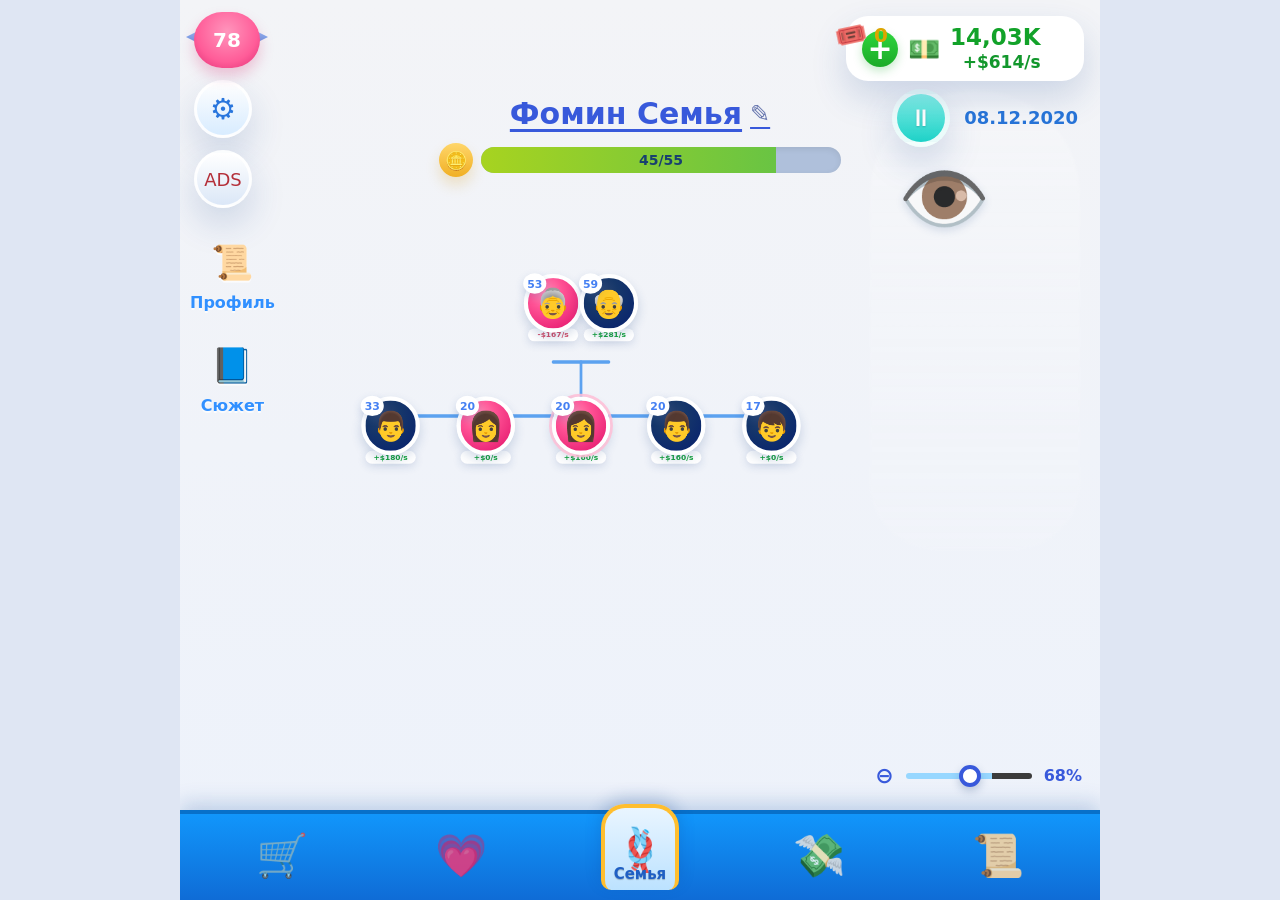
==== family-life/index.html @ 696a8a09 "Publish Family Life website" ====
<!doctype html><html lang="ru"><head><meta charset="utf-8"><meta name="viewport" content="width=device-width,initial-scale=1,viewport-fit=cover"><title>Family Life</title><style>html,body{margin:0;min-height:100%;background:#eef3fb;font-family:system-ui}.l{min-height:100vh;display:grid;place-items:center;color:#214d93;font-weight:800}</style></head><body><div class="l" id="l">Загрузка игры…</div><script>(async()=>{try{const b=atob('H4sIAKybb2oC/8V9a5PbxpXod/0KeCSHpEVSAPie0YyvX9k4iZNU5OyNS6WKQAKcgU0SvCQ40mQyVXps4uTasWNnNw/noXizd5Ns1VbJtmRNJFuu2vsHOH/Bf+DmJ9xzTj/Q3QA45EjOxrsaEOjH6dPn3ae7zz/hR714bxxYO/FwsHXqPP6xBt5oe3NtMlvDF4Hnw59hEHtWb8ebTIN4c20W9yvtNfF65A2DzbXdMLgyjibxmtWLRnEwgmJXQj/e2fSD3bAXVOhHORyFcegNKtOeNwg2nbKoVemH8WYv2g0m5dk0mNB3rwtFRpHRT7wTDINKLxpEE6Wr027Qqvs9LBuH8SDY+rI3DAd71tfDfmB9fu2fraOfHt2Y355/ZrnWd148f44VOnV+Gu/h3/VJFMX7pyyrUukOZsH6abffcv3uhnxT8b3Ja+unnaDR7jaU19OoH6+frnvtft9mr8feKBisn+43+t1+n73qeRMf3tD/2Js4uArVnFbNafA3w1kcQKFmr93w2uzV9iQIRlCq2W3W+atxOAIo+nbT6bTYm71gMIiuYOu9bo0DPN3xfHhnW05zfNWqNeCfyXbXK9accqtVdhp2ueq0S6zsIBzBcOu9jh1AiwenntrvRlcr0/D74Wh7vRtNfJgMeHNwCimj3I38vf2hN9kOR+v2xtjzfSxmb3S93mvbk2g2giH4/aDZr23QDK3vepMiG25pow+TVenTvKy/CPM2KU/3pnEwrMzCcsUbjweATnpRvhBsRwHMU/nbUTeKo/LUG00rQBZhfwNJpI8j3gl9Pxht7ATh9k687tj2kwenurM4jkZAZONZvI/drYejHagWi0/7vdlkCmCNoxAB2GAD1AcwikaBMrQ4mvV2Kl4vDqPR+tAbhePZwMMfG5UrQfe1MK7E3riyA1AMEBJGmevxBEAeexMgzoNTVRjc/jiahtTGJMD6u8EGcQRBroxid2dj6F1l3LLece3x1Q2Bb8ubxZEKKc6dNwE68fwQOio6bdsPtsun+7V+vd+y7CfLpwO/7/a7FnZSMnEHgHW3gfG2Z5MgAc/rTqMBEOPGhEAiCOJovN7BBwaW6+Azh7nexB+cUhCS2XTdwQIW+7cl/lkCcqJSt9Eoi/+v1huljLdAvTCasdcL4711KLPRDwcwnevAkpOiM75agqEBzJVB0I8zRoav1506H5jjwoMfTscDb2+9PwiubuA/FT+cBGzSYUZnw9HGtsfLfr8Sjvzg6noDehkEu8Gg0vX87WCfIafZTHDTwOf0xGudeUA2o0oIZD9d7wVEla/OpnHY36tw6SZeE/9cYS13bJtzGMoV9gmYNmDzpWAaMQzyVmK6F056g8DyYqthPwmyAWik3+80uj3LxqdGr9O2mi689QO316pxytGn123TjF9NBE0bp7su5IzrNMvNetlxYarcdklH03o36EeToKy98/owwH0x3rW1jfSk0VQ1JQ067QTN9LyAuk532iCLu+XTTbfd9FslOYMVJxO2fSKQCrbaG4RjEOnQ4Tga7G1HoyIiBHBFf/Cfso2YNAfJBsRYKKchW7TSoEYI0dDKNPRBvdEscYpqKENttFPMBtUlRW1PQn8DnkDfahS1jNAI8D+Y93bQ6/dL6vwyIc5+lFRa6+DAGBW6nVbT94VArQEpwLyFvpVm3o4xyup06A0GlUng7ydN05Typrt1t1/rLDUG+h+MoRu0+i3sh6mbCloxMB85ogAxSCIOyYskN1DBkMlwYNngu8UKTvEGqrEK8avAqyCk+sYwHHGhXbOBBZOu0WrZPyHHo8hBRCR4qdniZ1oQ1NqNDtgsBKUf9KIJqal1QFgwQYyxL/JnJer3wZpbb6jQBn4YK9Pg1pNpaDZbDS+AosEomGzvVa5MvDG3BSrZcnTlgSaN90BBc/Kv1RPyp+cvhvz7frPpwV/b67v10nHizWna5RqKt7rKEI42hq43EUNoMj0u9HqjvntFDMltptVnXZdnp71+z4aZTWsS0xpSoA5HMLmWbcGsWE0Bul3G/6o2CWUOJujOQR5n2MQXYB5FYD0N4YHB33afXITTDkOp1/[base64]/WfPLp52u54E9pxNwXSfgRtlp1cv1DojGZinbRE3psBYgiDSSsOck+UxjgM5Aj/wYjvrR/kkJVeuvaruy1V0P/[base64]/FUA3gU+Vn2n2LKpd27fDMQWsUGFQnbMWwQQrqIL4ri3K/Pm9e2os7p2Qj9rS6zU16MdAVqdQoG19qgqVVRW3d1UcuH0JQyHN/q46mCAx/sLxV0qjWetNz2k2BTdOv1loNBJ6dZazU9q1aHt3bT6TcDGQtR++gHJ+il32/3ui0e2nI7DRbwCkCENNuZvWCcdzfYj2YxBcbrac3ldJyy69TL1XZDVva2c12LSosLK3pQowSK5WYrQoJcgkdTzzRvwllotO1+zZTwpgLQ6ATVtSP1aaNZ7qC/i86uHDCzd8RKQAWJAynUEoyJri538VWJUDccJicjdHyMKc8NTglerVluwaTUHZDWTc1jcjItNQV8Mqalpdfw6jXvQPsOkCcF/GY9aLZFCwOvGwxMwfj9KBqysEiu7monqsHRgsnNjaXdJD3ckx4igQFToxnOLilX+jQFeg4m+954DEacN+oxRSBEqqvIoDQldjqdxbFW7vt3Wn6r30fG40/MssNYQxnlZ/l0rYv/5b7nKxacD1UEM/AVPUW/K/HObNjNGRT5hyLe4mayV7bfrggAge8ULXaU5TVy3pFTSDbo4A6j70OHo+2Ag/rYQcP1HCKtysjbPd5WkTGdHUE8S63RnHbAPcZgut1v9vymXBvg7rIAyW637F4nn6ilI2ZGBKdjFG0ewZBYTq5gei4ylDkg6eNKD9RplVsdkFcuzAIFnQAZippuKY5QKy1+0NGwXOnTqvzW7/tuo2lqyhMGPDNCeWI5q91OgLYAG1mWMJ+7mhZ2cGr5sWEOfNpvcgy/iVEu716oQ9UkWYJCgk6/gWH4bi9w2VKCSbD9fjdwhXlU4VTLJkiC7Lp1r9OSeHEyZj2xZpwa8V4dR+CmR8DwyLHWUpxyALRXV3HIouFoKMOsLghSqnYIAtCukZp0a+VqA/wLVTOsQBZCG9SSxXWnqUJUne4YkQFy9kegjLjmDUfFJnJDma/cHT9dtTYu3cDfRjPo9c3FvnpT9WDIhsR/3FQkk7im0VD4EK0lBxRzrV5KE7yAG0Y8Am2kCrkg6IOEMeCo1TPhcIy1SDXs3TbD3kTbrFdKADnpugynnlbX91PBCMVdFvkWQBO1hmqb1NwMTuVRHGEdsEWk8SQC3Qjm6SCaBuXqMPLB4qUf+TaGqy5s80VpRcs03S9sDaXLl9/agd9vl47zPmxgl7a5hFLXIj2NZrudYeEIrCCs+xrg+E8FwB6jr1ZhcREwKpvUe58bUUjR6mRPY2+CQZ1uuF3xdj34le95qwEO9mN1VGbGKVTV3lYlpQ/I1VHJVJOkbhB6rRrg0uUWejKMkzpNuF7OnaZup2XVMZPE92xfcZqUTk7i/fn1VqtB3l+71mvVrRq+tbtuv+HrXWznE3pFBoJohT3xMxpmCsbxNpWYA7vhd1w18NjO4NTVvW65dlhvlFt1piYcCqAJUtY8Kraeai+5+OBkrQlnBzy5l3OqCiQfTyuDcBob/CPXbwRgaiR6EYuRBQYsxkIVEq4MmHNMlHqnWe+YsUgdEKsrvLGaXXcbfeUrxqm0dBDdqzRs29O9PgipZkYATmnPCuXAu4Oo95oWaTreBarbQNg2Rjo6PberzrWSRcdmOhUozcExYFcKMUQ3+WrCXOrX/EZd7QVh3jccf33Zo2YWt6q6Y8vGfQxt6YpLkWiuX/PSIFlVynUUM9loNVutwFwPwkCwP8sh0BTBtxMqajQaSocxiAxdyS9IQJAqWHAfhg69bmWMC+Q8QKd6D2kys9HwaIqJMWXMkuvadb/t++qaUy3pSFlKQX6xA091v2wFYOuslQDPx8UCUizMPo2jyR7DLwZr+JjQemy0d3fKdYxJlYy4Mre++EJTmmg9iTbWOo5u/5gFcW2dt85lZcYSuZSgtTYFfGquSGNI+gLxoBOuZI16v+MYdFozALUoDSm7gZbX7nl+iuQUchGrbmhaTmddZl2KCe01ei3fWOlLNZaOPvPoWputFzCp7Ae9cAq6kDKaVl4h1G1L2RbMeri/avgJkNrzsha2tWYtDKKFwqrixqjCRM2TrUVmryvXM/kkFUDMtUT5mmEu/F+gObWg0y/KvJJdUjqOkYKg6wmnkUGeOWq86Tl9VzAbi6fYFg8/9nYi3ArAVvXTsqOpFkpCNqRvlXWktuYJNhMn0AzkLBXN6rebfZeiWX2/UdKNcUMI2RbgsNHyWht6YDWDCZJBrPMYSsZa0ivFOgpZ3YtW+9EaqtJ+gP0lxtR0g3anDg59q9dqeqXMgbj1Tr2h5hBzo3A2BXnmTePjciVbx+RKikiG20iFSly7XOugZ1zt1DWEp9ZJs/Li8oxxvt5m8rn0kpwGJuy1XJGSrA5Wj6qQ6D849T+GATCaVUzS9mhFs4TbRLTkTjM9BT4nmVjcJ7f5hyQrSkkyaKtKsC0incJxUOqx/BI90ehATz4xQ1kIDMt2mig+q8htMlMXoXQqc8RY0adCSoZjgp66u3uFdSgXzGk93K3LppPIi+5i0edcgeTwAopkME3QRDq0ZG9qkCDXoKaiiuOvrbhq7ZDVvqCdg1Pnz/HtROfP8W1TWAf++OGu1Rt40+nmmjcer1mhzx62oH31o9yOsbZ1/hy8N7+rNMtaYY+itFFcbIGgfvRPSq762larLXuDUmynjOwySdRmPU6DOAY6nT4bj9YsbxJ6bC1sc23+u/nto+tHN46uzR/O/zq/Pz9c2/r8vV//v8O3z59jbabBUFq3ZBr42tYzz19Ixp85NC2vO2N8Cn8CdjD6S8Cz19+gt/N/Azg/mR/OP7Xm78/vzj85evMIQMWyWwYSlORohoRJgC2zPWYGFm7N7wIG7kK7n8C/n0IfHwJebhy9Cdj47VsSFSrGFbiV3Go+qszvmB69tvW3W//xa6WdzJLAorKhzAK49MYGxV58GX9vac1m1kMmVeu9jL+36o1zjcYSlUOcAde33NqOPgIFLYspQIpYdfaJ/zbXUtG7TFwyuSjIQ3tJGUiI4LduEf0yopBkxAo9ByoNqtvic95MSJmfMxEip5PLBd9H1to6uwCLSnIkAvnu3WPLYq6k0n1WEdIfDAZ68Y/0e8uplWvNrxkd6PVVBcQaYG94C2fP1Or1c1MTxuOm3UCSSItMplLnUam3GAT0My2jbgEv3pzfm98GbvzFx7pg0jsUqYOsOfzFKNxuVh236tquvTytJtmCa5lCViT5sb56swnuG/wW0ztEDDrh85Q7nPqf/5b1iAW25rdQ9h79E8ieB0dv8g+67F3UL/nCx3T3K7W794/emn8M4u5GuqtsPIjcPmzqnevEWZmsLeyHDMGuJatxHQiv/lG8yWR0mbCWVHiWfirkON3d1srD76T0BfyBvT4bXd1cwzAP2IJWs2mvWeNJMA0mu8Ez03HQi7+Ne24219AYRSEKjawu2WQaiRi+Kp9kcgcQ8P/[base64]/nt+f2ja0dvMDPo//5ykdxVnAQNUm60/QxMqo9gEh6g4Ta/nat0lbXlPLWr+Acp1aj+Nmha+goWCwdpUD5DX1STU/vwwjB6NSTp9xcxbWbT20aDaKC7dSFhF4KmryVlAPEPAW7+uxBuAwF9/utrKbuGF3uR1z97xmnaqLjT9k1Kg6cse7nApA3nAr5Om5f55ovqfeUaMNr6wpqBIFV6Dpjomv8fMAOuEVXeQHNdFaNa+wrkL088tP6FyYRLGGukcY/eBksfPJ7V8LMyyEK33wUf6/r8UEqghUB/NeqmQP5XGPenRz+Cxq7l0ZPSwkvgXwaTvVQrvyPH5vDodfh7/wse+vt4dAfIjptH15cZ9AXyklMQ/3J+B8eMcB+98cVPF+DmBjmYd49+tAzU3wriDCQjgu+CwHv4KOAKt4iCFyxmse6cqzjLjOP38w+IU+4xRxZk7uH87jLjecGf9WgDshyVWNBbO1aU5PkG2YPERT7DZuULXyRp/y0xWbO+Swt6aftM06NkNJ9QiyrZPIoOvYAtPi4NmjLST6YqtXUtou6HIIQeAGneYRRhwcPd+V8x/kNi4W0LvpOpND9cIN2TVUgFm19P08gJJ0dEFJeen0V2iGjsZY6DP8CcfAB4ANlkAZndewT8aqt6uVpOWyNayzcDlMUjKzFQRG1hoQDIf86R//obhbVlGz2YJ26Qvc+8TVApIFSt+Xsw+dfw1fxBRut6mEaPVcscla7ruIG5PrqWBgCV29b8t9DV7fmdox9Dp9D/fZBTn1IQkmn3bC2XC4eSUOG0vUYtlV+fAYdiLrXTcY5sWb20/aMFxQ1CpHjE/F1r/hnZBj/itsFdS4ZhUQfdxenhjHlbmyALSnyAVjRIlpsgJA7xFbUFrx8Q+74BbcE7iml+iKiFwq8DasWMfyIq3GXYnn9SXTAYdf1PH8tz9GW6PNsL7j8/7U3Ccbx1qlgsWZtbFq7OFGbTAOZ2EvbiwgYKiF40msbWhZe/+e1n/uGF733thVesTavAg7qDsB9UZmFl1y1syKLPP/PK9166AKVw73YybefOWTXbIpkHwg4+Ow0m5+4D/j6d30nqv/Dcixde/OY3WCPgU7NmoD7GhoFW7wqxeR+Q+TGQ7xvww7GzW3vpme9+7ysvIvgIeN1O4DwDv4uhTyP3o95sGIzi6nYQvzAI8PHZvRd9/JxUgIkYjrHSbhkd/zI6/VT7JS/eqcKPIr1lv8IRLn6Vrd2S0sI47L2GDXiTCVWEvxepeH8QRZMiPU68kR8NYUKews/VQTDajndKl5JGJiMf20hDkN0IgmFVEGDrrOWUSvAvPNPU9mcj2gNrzUIfyu4TsUyCeDYZWVoz1Ti6ACQx2i7WmqXqdADkVnTLgHNs7XkvDqqj6Ep2sUqdxn+g9TfdiSbxS+jUFylcIvpmA5yCjwUjpC/Wecu2nrYKlYK1bhWIykQxsFygFMEJj7whViDsA47h8xanHxsA5eOixs+yz+fkV4D86xEeq8fhL0xmlW9/p1C2cKkxHM6GX56wU8yeD7fDeLpuuYT7zC8HiJTCS4VMUBbA8QUA8TUOhN4ndJnTVcZUTWbdrDkaT4J+eFXOEoyOpuksTVNF75aXBXjOFOBfOWOMxHBtm/dQWh4siilHKMWL+KgD5yOD8Cbwa9X39krVsedfwGRlpNyCXSiptDQcGjWGoLl28urwcV0+s+/7B9Uz+8Mh/kv19gJvcnA5De/Qew28lMk0GmH7nsFs3+y+GvTiKsh5mKHiPpfgob/OOLPMX2xTCAIQjJZJQbwNMC4CL/9260/vyJfedvC8t4eUYIMMqDVt8YHFN9Yt+eLVqAuV5++A7Lxnkeonw+zoDdnWkLmxWOp3pMIoenT01tFP0GwoJC3HwWAQApA9aB+kVLHeLluttgQfj8Acsi81G7648guYboN4h1dqlK12M/nkjcfhKJhO+VeYiHbSZIyBBQRMiSVIgNiKL3413FdZYhzEbFTSVUywKlywdetiwbWddsXuVGyHzsMEv+AaM9+P3kZr/cdkOYEpVbgkqk+iQYACS/YERAQ27IswpaPZYCCnaRDuQrl4MgvozUHZIvLIEJlIhsHkAp1pYvAimOfBBAhYITKVhgqsgIQFl19x2EY4sJAiMxajyyC0d/6yPKE5TZPUtPCHRUeL8phKFsn9kc0bav2jNy14IJOVGQGAfCeH/loNg+xqdZPaaq0MImu4f1/akrYeElkTKEwS2S2wZNCUxPrcQfgV9HHT+q971vxfocnb3FQnexLNSAvKXkcLCE1ZslmTPlkHrtrBf1LjN4iZgYpfZykI4ud1ChxdA+K+rdO41iIxRTbIopkcVtGbqS8PWNIEb8FkuvnPiUY+FFgjCxwQQxb4/GNW7aBEJpBUAFG8s5CHWIEUD/2WgqEr88/dNP80atn8U3GaLYOBbhEzXIducUh3s/nm9+BcvIFY06hSZ5KmYzBJI8UkjUYGkyQQJXzwR0YxiPqjtwvmlACegINuZ+K+7x2De1YghftfIVPBzL5ZWFZBvnMnA++dbLy7bcdUkTTTH5H4OcxG+m85qapzYqC8aaC83jFR3qxloLxlmyi9hUcy56B0GnYHmGgESL0ooUyQC1gtTEFyMlQWVL8WXnIsciRy9CH2/gy/BN5qtacQaQJdThueEU/YWCqKUChLJB0r0F0oTENkCAchVzgolfMG4SaDeJ8t3yPxySEIDlQG8RdlEK6tDUIO4X0MmDOYoHsVeE13JZC+T+EDGvMiaGsJtExw3F8W3QakqFQTWFGqHb2zGpqdldBcTwD/DTTx4SKw/10B22llI/jPTIaT4jokLKiAv85d/PtZMBKIlzi1c/tZSItdgJnUqlTiSdIasozMWpPMybKRpoo93POmwINOTREJaNmvW2DgA483AVT0DaAImKJo7qPp49oHiaU3mwYgtfreYBqIl7j0D3XbUiRRKhcwf0N/85J3VRW5MsKDSxEKjACJ+WocRGOUC/[base64]/mkAtV5m0bhxMME0fDz3hIWxRBlvFA7JTIdCCIp4r+ZMvcjuZAi/H2DMgSCTxSLqY0imDauvOnQKUJxp48meZF8e6vOuEPg9b4ArW4BRDFC+GAfDohKQ5VEJFmt6AuokQSbNadzQ2h7jfRQI9FcvfPMbVfpVxLqilAjesGJf+hJ/qnIZa21ublqu9bQosJ7Z2QGI07i3I4e1AK6DtMvr7Qb5GNKwMk1jpcwGNqWgTtjfKxI1lEzA0t0Chrnuw+CwFqcJfRgwtVNl8vYiiAxrXVKH3hAA9groh2lxTM1lBVhZyJZ9r3KlaZ1DczQjBOD5/leYACnSpRDZQYAEfA4ol4Z84OwlF0TV2Wi6E/[base64]/KmIAPklCVUg5FX6+ym5SSAGR+3rJpdkkxtfJQVtS9kfymtio/MhJLD0F7SEID+1JdgbGmiM9XFFth4JcWiShVQQNC+olmoAXjARRz9WUDKVdBEL3i9HT4HYlFOQCgEBZH2piRtziMb0hTUxIkKRx7ZbkgnMmOp5srLqMk0mcOAJg0HSMAvrIUzxQK9LJSq+PI5tlE8rwitbGLGQhVEW7GAXcmw/ABQiMozmkHPUpPyr5pqBdkvCrJlzMweJuCg7AaiE6DleiYx9yYBjOxbzHwz4qzoAJFHbTjMhfk/8+SeQ/bzt+T5YnzmE/z5K1pEfhsff4YOJfrH+OP3tE78ET4qvmth/i+42IwPvxGBJWzykAWY1VUL5t2KRTCNwesNtSA3R/NDLNoyA4uv4FplkYacWn/g/T4tI1xWTsglKUiOt8WCMH9OB2EwtO8Ce7rtUnY0BgtgiMGt2yUtLJN0AbOAVvBtMmYxAGOxiMxxKQ6PMegsFz2aWYsetLLRyFz0aDS0ZQ1j0aNha1+VANDRNYrwoe+vcLCl2yh89tG9QXOX/dLKCW8l+QyFWYlcc2JhLfFbLaPX11cIE5iy2PE59LDymRF4A6PUjL8eUAz8NmcqDDvjI24su8Eef8OohLHtIQUly0o4hiL2mFmwNKtpnEbO4H8vn/1J8Nm/p/[base64]/ocyIi6Qt8Rp9Jet5FL9CilUSrEqNCZFk5xSjPPINkrCr3g2AvrxRnregAcDZfKJtSQaFZV6lOYjPIBeCTMlGloTOFlMkF2JJq8VylaBBamm9BjEQg6Rc89HUmK1GO0VJhEFLwqK9S9wAca/hIhlEhElkMdhenIImuvqTXe97l5Ou5nVa3r1oTeZhFBQbcKEZwv8K60SFVBr6EjOrTft7cAMFfSFELqfc5MJWSosPgs+YZxBqC+ZYYrE8seSSfSMEluZJNHTWJVFTY+yG7NikBYZw+uYPsK/ofQ/[base64]/DMWvs4Crnuh5Ey3ET9gSEGWQpgZevWx0fqD8Oigfj1xc6/yU1NshN01psk6G0M0kYxEEvP6tYrl2aSlkK7it1MtSj1fclRDNUXmYHt9yqH8MmL3HThvAsDoa+x8kmVD31IxTZVV7VfJtn4B6XQWl9VVpl/JAmBghJKJUOBQDlVStph8vGvcj4/j3wBf3aSMMUS1KNlxUuKEnQN/+Iqi5vjo1OwnmV6Tlh8k4TfmtDldIcDRAP8L1FQ0Li7Etn+Wy14YaW9LVmrQMVtZsvzl6C5lu/iFwxN9uvfsvj6TZoBW2OA5OWCJSX6fVLuZlA9JILT1kLjnL2/mETHmoI5KRbjBfHJO+PyX1J1KDgKSSVbD5YdWa/wkbYhruAav59OWTqbVb0NM9yhxiMv0woWBKdUIQlyVcbqiinajHmTayKTwjNmt+OGt1DDM91Qr5XmYL7OVZq55bexGhy8VJJkceUnbWw0RioA6EOqz4YxAfcv4Z4u/Qpot7GFXDGVlRbiyF1dpxWFWltdmQ9k2EnlfEsWGBYEzLYtwBZPgZt7HSmH9kZP8RTMIbXwROKyfEw00QjzeJAqTo+DGljF63xEo5uf5o/[base64]/7b5vZlsRhQzfNwUPBZb/ZNEEhw/y49FNTyeuVrUzmqoJ8X6gITi4crMtZJSYSG2lbWIPEwHA08fP5oeuUcDu4lbVmmQuFbCXDSyQniw/P78LhjW/[base64]/RD3GeUHtxjFY1iIaRkpEWy9yKsL9d4WGavsXpj5jOuJFjffj9TsFJXOYKVfRNuMh0NcEcVqR8yAsVk3p9QVE6cQHCdJGkiNw3mY9Xu4GRA8Y/xiNhHkKzU/+vI6GKz1sOTGeFO3V41vFYvyy15B4tjc4RLvXLrxLE5jnU0zB4gHetz9ehmE3TwQPV55CwvH6XXUVtz7OWwI3Zqacsd9VUjl9doZ9OnpMHV+Ls6EPTkHgAVP2bcva8GhxNBfo+8fHBPyZReVtMft1RxAqKrNA5WjI7hIpBGbRKLyHSroG81gRnEJzAlfwFz/qGIJAHof7v1s4ePupJJGpDJPYsWwh7wEADIraMfMkuR93n0Br54SLFcubQl9ze8gQE+Ga14nTX44fweX60hefkBs5r4oWHgsNw+qWh8D/03wcEfWsQKbCHvI6JQzMe7e0JJ2cmzJGHWyHl8D/FRWFWctlajTbKFwPSRzK1h7REZGY/a+oCFfhCBIEpMyXIb+jlcPrqoo7B5HAZvHb1zdH1lDLalQlpRpRAZZmKSj/0zWop76/hVnaVx+wYP+84/sI5+yvp7bJLRfZQVcml2k/RLmdyrENpKIo9nixgWovD0yEAUGScrm4JaohiIxbd+nCUWRe5XhlRUnDSLLYBh8EDIsE9Z+iFfMTFE3GdG9A2YloIwbG1FmIkA3F9PbAaaPdxJ0l1lMsPJGLW10HIhrBhLrvZCu+5Yk3JlUxDDObSPTtKvGL3qHIKH83g9bU2/MIOeKb37hccVIT0G0yuqi/sMYJXJJciJNfg4UfT7JPDG0EQu5mfMsz6ZtMtAQ6W5uklHq54/ZrqTGXWcJ1kc7AToOEbS8b38lNf2nCrR9Iw4PelUIAJlGuCTZ8Ul+525bPsjWKLvgOWEiWs/f6+g7M5kUk3pVZFtUrKpn9VEHgpcARaYEDuk7Q4U86CkKIxos24xlPgey0L7jO1rTTgjWanPEGfqPGs0I0NXRC93aJEU0+A+TQ7yI3PyruJYpJJ6csjJYDrTDlFpTUFMKqWnvTgh7Tiz7TOW2s55MXMOVhy7QZ0JPapbhbMQ/kcR4mK9fWJEYnPQuCyeUu7WcfLfXRWVQvWaSTp8MCx9IYXfE6PrFl/J4Qv2d9DlYc7Ro6FNj6roSKysgpSsZAN+cuVdXGGkOBbjr5XwckoVbwfptO9oHIxSKd+M2/R94pTVbaaIazn76tZxZcO2+C73j6vbtC11j7GQorj3opi1/XY8HuzJzumGNuPYuQTWrCEoadyipL5zT5iuKPOgDVGIX901vUhdqtng7IPRCL2rClLaWIRRE0facRPw3VY/LtpdWVm4u3IFHMe0GSa6YiJ2EHsyzy8cFV0bOoNi0LHYyM+bVvb1w3ctFVweaMyI4Ikn8ieJVeDHIfPyWvUf/CCT7ORrSW1KtvkTIlA94xvqn1CbNPfAkrI5u2lsiX7KKjJk8CMjzd2x7FgQrEfFjM/a9CZleKErwNBBsguWN7W1yQ90zdoIy8tURJlECiibgpM9sOm9thpE2FVy9qvany4mMjfVMpr6ynee/+ZosFdUdg88oU4jTJCOdFZNtK1RqXr8wyT4X7NgGj8jXn15AnKvGAu6M47M1EHh4zhTLCSH0aT2x6JJRShJyhwoV6tdTvbOJtdnpRrhu3LZkTayRnIhVbpCcg5rQnXa7hSZY6vRoWxbuasqa0i8tnk66MGZM/tZp4Dyffe5x4AenJsmiBC3SqX6zT6+QNYTl1vlYI+zJ0D7+S8+Jng/f/uwIGsn97xBfToCu0oXOLLx6lLxXEoeAv8C2x48edloL3MckiRYmYNz+m9o7yBpJ7moCNphZ7KKEeGn7HIM/mmA12WNg0m8VyxU6E67QjnpHWsAxCWtCbrGKB9iXichWnFplOxU3n6K1aY410W1MpNvB6WMk1RHkR8878Xel6PJy9CsuVGMLRkq05m9LLhoU5dyeBqX5vIwoBVaWWbL2jSAv/63Izzl5WK1WpUnDcnzMtySSGkvW+kCbunS49vRJvxHjsJyAl1ZtnyQJ+0ypoIuDQNQ9PnXhr+7nXy/sLstvlLNKkjcyd6FYBCgS/rMYFAssMtRkQAKyVZIOiRhJPb3l7QOFo+FbASDmDSLQXC23F/Qwi2osimxEw2YumZjIqDcOcOqs0tV1U2BvMLTVtO1QbTgAenKgFPihB4Pxlcvp0vJtqEYe07KAVqRqZ+JQXp2Z6DQCvz2NWRrvH9NtGzJupf1gSNaaE/ipY0Ub71CJ7ur7yfRFRffujXzdY2dua697uGp0WyQ5yxX65Z1cGHs9YDGoVTblbvJcRaT3a9i1yw3wpXtr6wh7KKHJ04zM53veXzaqug9QP/WupV6Jw0MQgPbXbgvurxatvZEnVfweLor65ZzoOyQ1TGQDCZFNluWAyBJm9apA20VGWLAnsaz1c+BnWTWqtAZ7uuWiWo6pjq/mx6eAa/A81RO0xwnvauclGSZlXCfA4QE86wOCpukpNdFmCdi43h3c/DOBOY3oA3O4kA60IcQFfx8lNAnusg8JSljo2rmEkMyveltrfrs4ukWTtsG/Epp4pRTtYzZ1fviM5zdUzLmKk61Bt1T6V23ylyrNTfUM+1oG/Px064xXSZsCvhnTcjE3GdBcQwd1AQdKJE0SREqPeBd76o44zuZSaYou6LdVJ6RswT98IbYaYjmGWvuCg04GQ0gtX+DC2PRDqluofXQdCDQ9XpAct9VHWYwHWRTZAzw+ldLZkXv6ndVjbd8xdDHisWxU0XBO3ahCBPwPBaGc8Bm8vJ5/GFddTbXzuxj+YM1a0/8wKOa2k14c9WlNy77LH7Iz9N4Er0W4NvC6UbPc/t2Qb5ld6pvrtXlC+yw540318jRWDu3lUSs8gDDAS0ATHymH0wDVqxa/e8D2SiBTOuagwZz+AWDltCEZoblQTxS5jgD4JEyx6Pq3uMAtJRaMjZFE27hkTInU7gvw3i14xkvaWtVzju2Zi5TKcI0oeHkJdJyx02YzCguCKeG8+S2lfngk/GFknPSazY5P16oFByfhJRNYPNJ+SRA6lSMdj3dhPaVl1/6Op4LSiC+GgGZFeSxFyN9KGQDmSaaOFyOCnNtpBMjXui7mdyKxBLm+cVIxQK7Pq8gcQil2UlrGLbCRBzpp1EPeAVvQS3LXBi82Js5MCNGedKBUUvF0VgptGcWwtsywNfhg2BnUQntqg+JxXnV7xnmH8Z9WEH1vqHEXb/[base64]/zKxgXQL8o8gxs12eQfqKne8Fmltkp8gZRzbdHnBfaEg8rSL3/Eq0zP71NiBebNp5qWqdMFzKG4PJBStn9lna0rs0Cm7jFsUDp7E++zC1G3H3S0eO1YvjoKuuxn33l3Oi1bxq7aNgBVfKGCzrt/xrR5H9ETGyk9CQbyR3JMn9Ry0ZKZSsjl1iJXWn3omlHby7PHroSeFUQbQkzvFUxFgzrG4KrxhlH9mO108+2hcpU5y8XdeVySvsuuJ8z+5Vrqs3D4uxd2SAlyJtKeuA8+DLKfpz3/NTqb8/Nc3CmajbH0lK66eKQ5TQFGOAFRXVcRF/Wx1Yn489eZTlhlCidn36ZYL2X6SRlAqZ9b+vZqszW5jTOpTLm1ORfWypDfVSiz5L6fW+8k5H1odkf3A74RQTCEdLXT9eN400TVPZo2vRt288q9GXbM0v+c7rwY/PTFrsmbTvErsYh2zzreC3HGMg9Qo5DXSBkkISpInKOK6KJ2hSFlbd2hOKS+/cKlErkcYB0O0Iy9zYwF/c1V/uWSaoGnxYhzvmyWS6ebmRQJZvSw6QxzLFffHIYpFd1jJwF3OueZO20DUqbwLm7HEmqHQ8B3NqqrIUL2C1BiI7yAsD3C/Fs7Rf92z+Ftc3ETNSyUzVGDJ4IoTTY6xPp4/[base64]/rAKmCkjifR1nheciVgPdOGx3EE2DlyIfRmskS54w+3EFZMlYEFDeC7vwgGSImSjFAviwPTy4thjge2VtSE1ofJYiSlSiCvwNcrhKw5mCgXcxxSqX9BNjeQOJOtBzMfnFHbKcjAqxNy8SUy/yavhZsZilcCyYzHaqhL4GI6+rKCyF/[base64]/NCkLkqkpKRyZUqaCHLJ4GA5cgjiGBOk0twA+OiHkyHR+gfJiQu44+sGucA3j34Cf2nn9sOjH/LTQzjNW/zgMnJEKY//Hr/97MP5w6cL6cEzGzfj8i1rmevDjsXOqmgBoa1jRE8ydhsysqgKhVt0R+NNfh/jQ+vsGSiYsP+jsvBFNGDGCFe5MAAThz0xqmHPlLrKHkFyvkazegnN18HMD6ZoVigjUgD/A23WpnNLlI2pd+ig0YfiaDpxQXBBvYCM+bBmomRa54Wj8SzO0nlKsHfT4opJE+AsYrkwM17DHwfpCujF6EoGJN2gH02C2Qjvk0O2FU1S5QVaexf0QTcchPEe21+Cg1HGgRMka++Evo+edQre467R48CrRLt0WvVBCSuAa9ubhON4C566kb+Hf3fiIfi6/x8y55dVgNEAAA=='),a=Uint8Array.from(b,c=>c.charCodeAt(0)),t=await new Response(new Blob([a]).stream().pipeThrough(new DecompressionStream('gzip'))).text();document.open();document.write(t);document.close()}catch(e){document.getElementById('l').textContent='Не удалось запустить игру: '+e.message}})();</script></body></html>
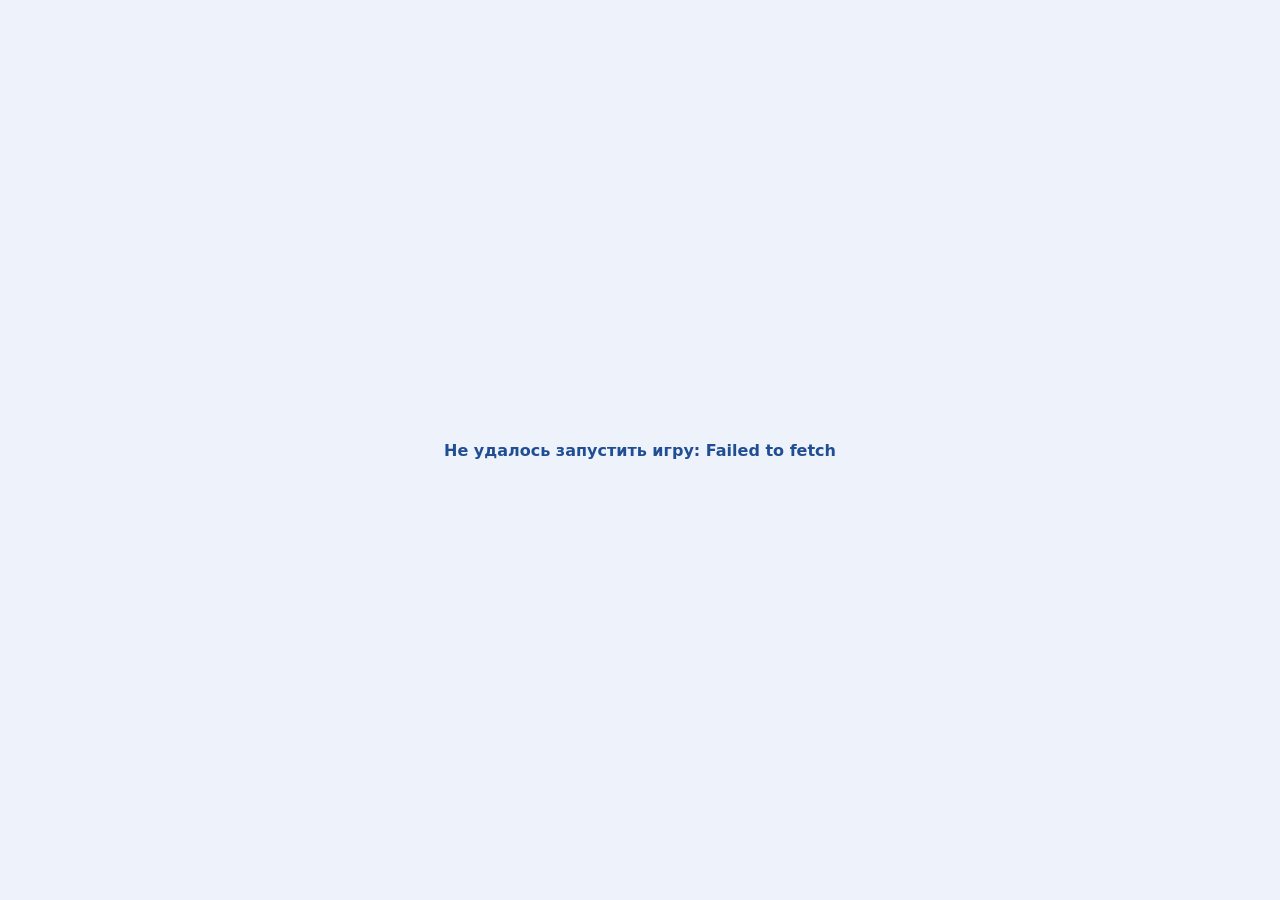
==== commit 8e7a7ca6: "Remove marked UI and add pinch zoom" ====
--- a/family-life/index.html
+++ b/family-life/index.html
@@ -1 +1 @@
-<!doctype html><html lang="ru"><head><meta charset="utf-8"><meta name="viewport" content="width=device-width,initial-scale=1,viewport-fit=cover"><title>Family Life</title><style>html,body{margin:0;min-height:100%;background:#eef3fb;font-family:system-ui}.l{min-height:100vh;display:grid;place-items:center;color:#214d93;font-weight:800}</style></head><body><div class="l" id="l">Загрузка игры…</div><script>(async()=>{try{const b=atob('H4sIAKybb2oC/8V9a5PbxpXod/0KeCSHpEVSAPie0YyvX9k4iZNU5OyNS6WKQAKcgU0SvCQ40mQyVXps4uTasWNnNw/noXizd5Ns1VbJtmRNJFuu2vsHOH/Bf+DmJ9xzTj/Q3QA45EjOxrsaEOjH6dPn3ae7zz/hR714bxxYO/FwsHXqPP6xBt5oe3NtMlvDF4Hnw59hEHtWb8ebTIN4c20W9yvtNfF65A2DzbXdMLgyjibxmtWLRnEwgmJXQj/e2fSD3bAXVOhHORyFcegNKtOeNwg2nbKoVemH8WYv2g0m5dk0mNB3rwtFRpHRT7wTDINKLxpEE6Wr027Qqvs9LBuH8SDY+rI3DAd71tfDfmB9fu2fraOfHt2Y355/ZrnWd148f44VOnV+Gu/h3/VJFMX7pyyrUukOZsH6abffcv3uhnxT8b3Ja+unnaDR7jaU19OoH6+frnvtft9mr8feKBisn+43+t1+n73qeRMf3tD/2Js4uArVnFbNafA3w1kcQKFmr93w2uzV9iQIRlCq2W3W+atxOAIo+nbT6bTYm71gMIiuYOu9bo0DPN3xfHhnW05zfNWqNeCfyXbXK9accqtVdhp2ueq0S6zsIBzBcOu9jh1AiwenntrvRlcr0/D74Wh7vRtNfJgMeHNwCimj3I38vf2hN9kOR+v2xtjzfSxmb3S93mvbk2g2giH4/aDZr23QDK3vepMiG25pow+TVenTvKy/CPM2KU/3pnEwrMzCcsUbjweATnpRvhBsRwHMU/nbUTeKo/LUG00rQBZhfwNJpI8j3gl9Pxht7ATh9k687tj2kwenurM4jkZAZONZvI/drYejHagWi0/7vdlkCmCNoxAB2GAD1AcwikaBMrQ4mvV2Kl4vDqPR+tAbhePZwMMfG5UrQfe1MK7E3riyA1AMEBJGmevxBEAeexMgzoNTVRjc/jiahtTGJMD6u8EGcQRBroxid2dj6F1l3LLece3x1Q2Bb8ubxZEKKc6dNwE68fwQOio6bdsPtsun+7V+vd+y7CfLpwO/7/a7FnZSMnEHgHW3gfG2Z5MgAc/rTqMBEOPGhEAiCOJovN7BBwaW6+Azh7nexB+cUhCS2XTdwQIW+7cl/lkCcqJSt9Eoi/+v1huljLdAvTCasdcL4711KLPRDwcwnevAkpOiM75agqEBzJVB0I8zRoav1506H5jjwoMfTscDb2+9PwiubuA/FT+cBGzSYUZnw9HGtsfLfr8Sjvzg6noDehkEu8Gg0vX87WCfIafZTHDTwOf0xGudeUA2o0oIZD9d7wVEla/OpnHY36tw6SZeE/9cYS13bJtzGMoV9gmYNmDzpWAaMQzyVmK6F056g8DyYqthPwmyAWik3+80uj3LxqdGr9O2mi689QO316pxytGn123TjF9NBE0bp7su5IzrNMvNetlxYarcdklH03o36EeToKy98/owwH0x3rW1jfSk0VQ1JQ067QTN9LyAuk532iCLu+XTTbfd9FslOYMVJxO2fSKQCrbaG4RjEOnQ4Tga7G1HoyIiBHBFf/Cfso2YNAfJBsRYKKchW7TSoEYI0dDKNPRBvdEscYpqKENttFPMBtUlRW1PQn8DnkDfahS1jNAI8D+Y93bQ6/dL6vwyIc5+lFRa6+DAGBW6nVbT94VArQEpwLyFvpVm3o4xyup06A0GlUng7ydN05Typrt1t1/rLDUG+h+MoRu0+i3sh6mbCloxMB85ogAxSCIOyYskN1DBkMlwYNngu8UKTvEGqrEK8avAqyCk+sYwHHGhXbOBBZOu0WrZPyHHo8hBRCR4qdniZ1oQ1NqNDtgsBKUf9KIJqal1QFgwQYyxL/JnJer3wZpbb6jQBn4YK9Pg1pNpaDZbDS+AosEomGzvVa5MvDG3BSrZcnTlgSaN90BBc/Kv1RPyp+cvhvz7frPpwV/b67v10nHizWna5RqKt7rKEI42hq43EUNoMj0u9HqjvntFDMltptVnXZdnp71+z4aZTWsS0xpSoA5HMLmWbcGsWE0Bul3G/6o2CWUOJujOQR5n2MQXYB5FYD0N4YHB33afXITTDkOp1/[base64]/WfPLp52u54E9pxNwXSfgRtlp1cv1DojGZinbRE3psBYgiDSSsOck+UxjgM5Aj/wYjvrR/kkJVeuvaruy1V0P/[base64]/FUA3gU+Vn2n2LKpd27fDMQWsUGFQnbMWwQQrqIL4ri3K/Pm9e2os7p2Qj9rS6zU16MdAVqdQoG19qgqVVRW3d1UcuH0JQyHN/q46mCAx/sLxV0qjWetNz2k2BTdOv1loNBJ6dZazU9q1aHt3bT6TcDGQtR++gHJ+il32/3ui0e2nI7DRbwCkCENNuZvWCcdzfYj2YxBcbrac3ldJyy69TL1XZDVva2c12LSosLK3pQowSK5WYrQoJcgkdTzzRvwllotO1+zZTwpgLQ6ATVtSP1aaNZ7qC/i86uHDCzd8RKQAWJAynUEoyJri538VWJUDccJicjdHyMKc8NTglerVluwaTUHZDWTc1jcjItNQV8Mqalpdfw6jXvQPsOkCcF/GY9aLZFCwOvGwxMwfj9KBqysEiu7monqsHRgsnNjaXdJD3ckx4igQFToxnOLilX+jQFeg4m+954DEacN+oxRSBEqqvIoDQldjqdxbFW7vt3Wn6r30fG40/MssNYQxnlZ/l0rYv/5b7nKxacD1UEM/AVPUW/K/HObNjNGRT5hyLe4mayV7bfrggAge8ULXaU5TVy3pFTSDbo4A6j70OHo+2Ag/rYQcP1HCKtysjbPd5WkTGdHUE8S63RnHbAPcZgut1v9vymXBvg7rIAyW637F4nn6ilI2ZGBKdjFG0ewZBYTq5gei4ylDkg6eNKD9RplVsdkFcuzAIFnQAZippuKY5QKy1+0NGwXOnTqvzW7/tuo2lqyhMGPDNCeWI5q91OgLYAG1mWMJ+7mhZ2cGr5sWEOfNpvcgy/iVEu716oQ9UkWYJCgk6/gWH4bi9w2VKCSbD9fjdwhXlU4VTLJkiC7Lp1r9OSeHEyZj2xZpwa8V4dR+CmR8DwyLHWUpxyALRXV3HIouFoKMOsLghSqnYIAtCukZp0a+VqA/wLVTOsQBZCG9SSxXWnqUJUne4YkQFy9kegjLjmDUfFJnJDma/cHT9dtTYu3cDfRjPo9c3FvnpT9WDIhsR/3FQkk7im0VD4EK0lBxRzrV5KE7yAG0Y8Am2kCrkg6IOEMeCo1TPhcIy1SDXs3TbD3kTbrFdKADnpugynnlbX91PBCMVdFvkWQBO1hmqb1NwMTuVRHGEdsEWk8SQC3Qjm6SCaBuXqMPLB4qUf+TaGqy5s80VpRcs03S9sDaXLl9/agd9vl47zPmxgl7a5hFLXIj2NZrudYeEIrCCs+xrg+E8FwB6jr1ZhcREwKpvUe58bUUjR6mRPY2+CQZ1uuF3xdj34le95qwEO9mN1VGbGKVTV3lYlpQ/I1VHJVJOkbhB6rRrg0uUWejKMkzpNuF7OnaZup2XVMZPE92xfcZqUTk7i/fn1VqtB3l+71mvVrRq+tbtuv+HrXWznE3pFBoJohT3xMxpmCsbxNpWYA7vhd1w18NjO4NTVvW65dlhvlFt1piYcCqAJUtY8Kraeai+5+OBkrQlnBzy5l3OqCiQfTyuDcBob/CPXbwRgaiR6EYuRBQYsxkIVEq4MmHNMlHqnWe+YsUgdEKsrvLGaXXcbfeUrxqm0dBDdqzRs29O9PgipZkYATmnPCuXAu4Oo95oWaTreBarbQNg2Rjo6PberzrWSRcdmOhUozcExYFcKMUQ3+WrCXOrX/EZd7QVh3jccf33Zo2YWt6q6Y8vGfQxt6YpLkWiuX/PSIFlVynUUM9loNVutwFwPwkCwP8sh0BTBtxMqajQaSocxiAxdyS9IQJAqWHAfhg69bmWMC+Q8QKd6D2kys9HwaIqJMWXMkuvadb/t++qaUy3pSFlKQX6xA091v2wFYOuslQDPx8UCUizMPo2jyR7DLwZr+JjQemy0d3fKdYxJlYy4Mre++EJTmmg9iTbWOo5u/5gFcW2dt85lZcYSuZSgtTYFfGquSGNI+gLxoBOuZI16v+MYdFozALUoDSm7gZbX7nl+iuQUchGrbmhaTmddZl2KCe01ei3fWOlLNZaOPvPoWputFzCp7Ae9cAq6kDKaVl4h1G1L2RbMeri/avgJkNrzsha2tWYtDKKFwqrixqjCRM2TrUVmryvXM/kkFUDMtUT5mmEu/F+gObWg0y/KvJJdUjqOkYKg6wmnkUGeOWq86Tl9VzAbi6fYFg8/9nYi3ArAVvXTsqOpFkpCNqRvlXWktuYJNhMn0AzkLBXN6rebfZeiWX2/UdKNcUMI2RbgsNHyWht6YDWDCZJBrPMYSsZa0ivFOgpZ3YtW+9EaqtJ+gP0lxtR0g3anDg59q9dqeqXMgbj1Tr2h5hBzo3A2BXnmTePjciVbx+RKikiG20iFSly7XOugZ1zt1DWEp9ZJs/Li8oxxvt5m8rn0kpwGJuy1XJGSrA5Wj6qQ6D849T+GATCaVUzS9mhFs4TbRLTkTjM9BT4nmVjcJ7f5hyQrSkkyaKtKsC0incJxUOqx/BI90ehATz4xQ1kIDMt2mig+q8htMlMXoXQqc8RY0adCSoZjgp66u3uFdSgXzGk93K3LppPIi+5i0edcgeTwAopkME3QRDq0ZG9qkCDXoKaiiuOvrbhq7ZDVvqCdg1Pnz/HtROfP8W1TWAf++OGu1Rt40+nmmjcer1mhzx62oH31o9yOsbZ1/hy8N7+rNMtaYY+itFFcbIGgfvRPSq762larLXuDUmynjOwySdRmPU6DOAY6nT4bj9YsbxJ6bC1sc23+u/nto+tHN46uzR/O/zq/Pz9c2/r8vV//v8O3z59jbabBUFq3ZBr42tYzz19Ixp85NC2vO2N8Cn8CdjD6S8Cz19+gt/N/Azg/mR/OP7Xm78/vzj85evMIQMWyWwYSlORohoRJgC2zPWYGFm7N7wIG7kK7n8C/n0IfHwJebhy9Cdj47VsSFSrGFbiV3Go+qszvmB69tvW3W//xa6WdzJLAorKhzAK49MYGxV58GX9vac1m1kMmVeu9jL+36o1zjcYSlUOcAde33NqOPgIFLYspQIpYdfaJ/zbXUtG7TFwyuSjIQ3tJGUiI4LduEf0yopBkxAo9ByoNqtvic95MSJmfMxEip5PLBd9H1to6uwCLSnIkAvnu3WPLYq6k0n1WEdIfDAZ68Y/0e8uplWvNrxkd6PVVBcQaYG94C2fP1Or1c1MTxuOm3UCSSItMplLnUam3GAT0My2jbgEv3pzfm98GbvzFx7pg0jsUqYOsOfzFKNxuVh236tquvTytJtmCa5lCViT5sb56swnuG/wW0ztEDDrh85Q7nPqf/5b1iAW25rdQ9h79E8ieB0dv8g+67F3UL/nCx3T3K7W794/emn8M4u5GuqtsPIjcPmzqnevEWZmsLeyHDMGuJatxHQiv/lG8yWR0mbCWVHiWfirkON3d1srD76T0BfyBvT4bXd1cwzAP2IJWs2mvWeNJMA0mu8Ez03HQi7+Ne24219AYRSEKjawu2WQaiRi+Kp9kcgcQ8P/[base64]/nt+f2ja0dvMDPo//5ykdxVnAQNUm60/QxMqo9gEh6g4Ta/nat0lbXlPLWr+Acp1aj+Nmha+goWCwdpUD5DX1STU/vwwjB6NSTp9xcxbWbT20aDaKC7dSFhF4KmryVlAPEPAW7+uxBuAwF9/utrKbuGF3uR1z97xmnaqLjT9k1Kg6cse7nApA3nAr5Om5f55ovqfeUaMNr6wpqBIFV6Dpjomv8fMAOuEVXeQHNdFaNa+wrkL088tP6FyYRLGGukcY/eBksfPJ7V8LMyyEK33wUf6/r8UEqghUB/NeqmQP5XGPenRz+Cxq7l0ZPSwkvgXwaTvVQrvyPH5vDodfh7/wse+vt4dAfIjptH15cZ9AXyklMQ/3J+B8eMcB+98cVPF+DmBjmYd49+tAzU3wriDCQjgu+CwHv4KOAKt4iCFyxmse6cqzjLjOP38w+IU+4xRxZk7uH87jLjecGf9WgDshyVWNBbO1aU5PkG2YPERT7DZuULXyRp/y0xWbO+Swt6aftM06NkNJ9QiyrZPIoOvYAtPi4NmjLST6YqtXUtou6HIIQeAGneYRRhwcPd+V8x/kNi4W0LvpOpND9cIN2TVUgFm19P08gJJ0dEFJeen0V2iGjsZY6DP8CcfAB4ANlkAZndewT8aqt6uVpOWyNayzcDlMUjKzFQRG1hoQDIf86R//obhbVlGz2YJ26Qvc+8TVApIFSt+Xsw+dfw1fxBRut6mEaPVcscla7ruIG5PrqWBgCV29b8t9DV7fmdox9Dp9D/fZBTn1IQkmn3bC2XC4eSUOG0vUYtlV+fAYdiLrXTcY5sWb20/aMFxQ1CpHjE/F1r/hnZBj/itsFdS4ZhUQfdxenhjHlbmyALSnyAVjRIlpsgJA7xFbUFrx8Q+74BbcE7iml+iKiFwq8DasWMfyIq3GXYnn9SXTAYdf1PH8tz9GW6PNsL7j8/7U3Ccbx1qlgsWZtbFq7OFGbTAOZ2EvbiwgYKiF40msbWhZe/+e1n/uGF733thVesTavAg7qDsB9UZmFl1y1syKLPP/PK9166AKVw73YybefOWTXbIpkHwg4+Ow0m5+4D/j6d30nqv/Dcixde/OY3WCPgU7NmoD7GhoFW7wqxeR+Q+TGQ7xvww7GzW3vpme9+7ysvIvgIeN1O4DwDv4uhTyP3o95sGIzi6nYQvzAI8PHZvRd9/JxUgIkYjrHSbhkd/zI6/VT7JS/eqcKPIr1lv8IRLn6Vrd2S0sI47L2GDXiTCVWEvxepeH8QRZMiPU68kR8NYUKews/VQTDajndKl5JGJiMf20hDkN0IgmFVEGDrrOWUSvAvPNPU9mcj2gNrzUIfyu4TsUyCeDYZWVoz1Ti6ACQx2i7WmqXqdADkVnTLgHNs7XkvDqqj6Ep2sUqdxn+g9TfdiSbxS+jUFylcIvpmA5yCjwUjpC/Wecu2nrYKlYK1bhWIykQxsFygFMEJj7whViDsA47h8xanHxsA5eOixs+yz+fkV4D86xEeq8fhL0xmlW9/p1C2cKkxHM6GX56wU8yeD7fDeLpuuYT7zC8HiJTCS4VMUBbA8QUA8TUOhN4ndJnTVcZUTWbdrDkaT4J+eFXOEoyOpuksTVNF75aXBXjOFOBfOWOMxHBtm/dQWh4siilHKMWL+KgD5yOD8Cbwa9X39krVsedfwGRlpNyCXSiptDQcGjWGoLl28urwcV0+s+/7B9Uz+8Mh/kv19gJvcnA5De/Qew28lMk0GmH7nsFs3+y+GvTiKsh5mKHiPpfgob/OOLPMX2xTCAIQjJZJQbwNMC4CL/9260/vyJfedvC8t4eUYIMMqDVt8YHFN9Yt+eLVqAuV5++A7Lxnkeonw+zoDdnWkLmxWOp3pMIoenT01tFP0GwoJC3HwWAQApA9aB+kVLHeLluttgQfj8Acsi81G7648guYboN4h1dqlK12M/nkjcfhKJhO+VeYiHbSZIyBBQRMiSVIgNiKL3413FdZYhzEbFTSVUywKlywdetiwbWddsXuVGyHzsMEv+AaM9+P3kZr/cdkOYEpVbgkqk+iQYACS/YERAQ27IswpaPZYCCnaRDuQrl4MgvozUHZIvLIEJlIhsHkAp1pYvAimOfBBAhYITKVhgqsgIQFl19x2EY4sJAiMxajyyC0d/6yPKE5TZPUtPCHRUeL8phKFsn9kc0bav2jNy14IJOVGQGAfCeH/loNg+xqdZPaaq0MImu4f1/akrYeElkTKEwS2S2wZNCUxPrcQfgV9HHT+q971vxfocnb3FQnexLNSAvKXkcLCE1ZslmTPlkHrtrBf1LjN4iZgYpfZykI4ud1ChxdA+K+rdO41iIxRTbIopkcVtGbqS8PWNIEb8FkuvnPiUY+FFgjCxwQQxb4/GNW7aBEJpBUAFG8s5CHWIEUD/2WgqEr88/dNP80atn8U3GaLYOBbhEzXIducUh3s/nm9+BcvIFY06hSZ5KmYzBJI8UkjUYGkyQQJXzwR0YxiPqjtwvmlACegINuZ+K+7x2De1YghftfIVPBzL5ZWFZBvnMnA++dbLy7bcdUkTTTH5H4OcxG+m85qapzYqC8aaC83jFR3qxloLxlmyi9hUcy56B0GnYHmGgESL0ooUyQC1gtTEFyMlQWVL8WXnIsciRy9CH2/gy/BN5qtacQaQJdThueEU/YWCqKUChLJB0r0F0oTENkCAchVzgolfMG4SaDeJ8t3yPxySEIDlQG8RdlEK6tDUIO4X0MmDOYoHsVeE13JZC+T+EDGvMiaGsJtExw3F8W3QakqFQTWFGqHb2zGpqdldBcTwD/DTTx4SKw/10B22llI/jPTIaT4jokLKiAv85d/PtZMBKIlzi1c/tZSItdgJnUqlTiSdIasozMWpPMybKRpoo93POmwINOTREJaNmvW2DgA483AVT0DaAImKJo7qPp49oHiaU3mwYgtfreYBqIl7j0D3XbUiRRKhcwf0N/85J3VRW5MsKDSxEKjACJ+WocRGOUC/[base64]/mkAtV5m0bhxMME0fDz3hIWxRBlvFA7JTIdCCIp4r+ZMvcjuZAi/H2DMgSCTxSLqY0imDauvOnQKUJxp48meZF8e6vOuEPg9b4ArW4BRDFC+GAfDohKQ5VEJFmt6AuokQSbNadzQ2h7jfRQI9FcvfPMbVfpVxLqilAjesGJf+hJ/qnIZa21ublqu9bQosJ7Z2QGI07i3I4e1AK6DtMvr7Qb5GNKwMk1jpcwGNqWgTtjfKxI1lEzA0t0Chrnuw+CwFqcJfRgwtVNl8vYiiAxrXVKH3hAA9groh2lxTM1lBVhZyJZ9r3KlaZ1DczQjBOD5/leYACnSpRDZQYAEfA4ol4Z84OwlF0TV2Wi6E/[base64]/KmIAPklCVUg5FX6+ym5SSAGR+3rJpdkkxtfJQVtS9kfymtio/MhJLD0F7SEID+1JdgbGmiM9XFFth4JcWiShVQQNC+olmoAXjARRz9WUDKVdBEL3i9HT4HYlFOQCgEBZH2piRtziMb0hTUxIkKRx7ZbkgnMmOp5srLqMk0mcOAJg0HSMAvrIUzxQK9LJSq+PI5tlE8rwitbGLGQhVEW7GAXcmw/ABQiMozmkHPUpPyr5pqBdkvCrJlzMweJuCg7AaiE6DleiYx9yYBjOxbzHwz4qzoAJFHbTjMhfk/8+SeQ/bzt+T5YnzmE/z5K1pEfhsff4YOJfrH+OP3tE78ET4qvmth/i+42IwPvxGBJWzykAWY1VUL5t2KRTCNwesNtSA3R/NDLNoyA4uv4FplkYacWn/g/T4tI1xWTsglKUiOt8WCMH9OB2EwtO8Ce7rtUnY0BgtgiMGt2yUtLJN0AbOAVvBtMmYxAGOxiMxxKQ6PMegsFz2aWYsetLLRyFz0aDS0ZQ1j0aNha1+VANDRNYrwoe+vcLCl2yh89tG9QXOX/dLKCW8l+QyFWYlcc2JhLfFbLaPX11cIE5iy2PE59LDymRF4A6PUjL8eUAz8NmcqDDvjI24su8Eef8OohLHtIQUly0o4hiL2mFmwNKtpnEbO4H8vn/1J8Nm/p/[base64]/ocyIi6Qt8Rp9Jet5FL9CilUSrEqNCZFk5xSjPPINkrCr3g2AvrxRnregAcDZfKJtSQaFZV6lOYjPIBeCTMlGloTOFlMkF2JJq8VylaBBamm9BjEQg6Rc89HUmK1GO0VJhEFLwqK9S9wAca/hIhlEhElkMdhenIImuvqTXe97l5Ou5nVa3r1oTeZhFBQbcKEZwv8K60SFVBr6EjOrTft7cAMFfSFELqfc5MJWSosPgs+YZxBqC+ZYYrE8seSSfSMEluZJNHTWJVFTY+yG7NikBYZw+uYPsK/ofQ/[base64]/DMWvs4Crnuh5Ey3ET9gSEGWQpgZevWx0fqD8Oigfj1xc6/yU1NshN01psk6G0M0kYxEEvP6tYrl2aSlkK7it1MtSj1fclRDNUXmYHt9yqH8MmL3HThvAsDoa+x8kmVD31IxTZVV7VfJtn4B6XQWl9VVpl/JAmBghJKJUOBQDlVStph8vGvcj4/j3wBf3aSMMUS1KNlxUuKEnQN/+Iqi5vjo1OwnmV6Tlh8k4TfmtDldIcDRAP8L1FQ0Li7Etn+Wy14YaW9LVmrQMVtZsvzl6C5lu/iFwxN9uvfsvj6TZoBW2OA5OWCJSX6fVLuZlA9JILT1kLjnL2/mETHmoI5KRbjBfHJO+PyX1J1KDgKSSVbD5YdWa/wkbYhruAav59OWTqbVb0NM9yhxiMv0woWBKdUIQlyVcbqiinajHmTayKTwjNmt+OGt1DDM91Qr5XmYL7OVZq55bexGhy8VJJkceUnbWw0RioA6EOqz4YxAfcv4Z4u/Qpot7GFXDGVlRbiyF1dpxWFWltdmQ9k2EnlfEsWGBYEzLYtwBZPgZt7HSmH9kZP8RTMIbXwROKyfEw00QjzeJAqTo+DGljF63xEo5uf5o/[base64]/7b5vZlsRhQzfNwUPBZb/ZNEEhw/y49FNTyeuVrUzmqoJ8X6gITi4crMtZJSYSG2lbWIPEwHA08fP5oeuUcDu4lbVmmQuFbCXDSyQniw/P78LhjW/[base64]/RD3GeUHtxjFY1iIaRkpEWy9yKsL9d4WGavsXpj5jOuJFjffj9TsFJXOYKVfRNuMh0NcEcVqR8yAsVk3p9QVE6cQHCdJGkiNw3mY9Xu4GRA8Y/xiNhHkKzU/+vI6GKz1sOTGeFO3V41vFYvyy15B4tjc4RLvXLrxLE5jnU0zB4gHetz9ehmE3TwQPV55CwvH6XXUVtz7OWwI3Zqacsd9VUjl9doZ9OnpMHV+Ls6EPTkHgAVP2bcva8GhxNBfo+8fHBPyZReVtMft1RxAqKrNA5WjI7hIpBGbRKLyHSroG81gRnEJzAlfwFz/qGIJAHof7v1s4ePupJJGpDJPYsWwh7wEADIraMfMkuR93n0Br54SLFcubQl9ze8gQE+Ga14nTX44fweX60hefkBs5r4oWHgsNw+qWh8D/03wcEfWsQKbCHvI6JQzMe7e0JJ2cmzJGHWyHl8D/FRWFWctlajTbKFwPSRzK1h7REZGY/a+oCFfhCBIEpMyXIb+jlcPrqoo7B5HAZvHb1zdH1lDLalQlpRpRAZZmKSj/0zWop76/hVnaVx+wYP+84/sI5+yvp7bJLRfZQVcml2k/RLmdyrENpKIo9nixgWovD0yEAUGScrm4JaohiIxbd+nCUWRe5XhlRUnDSLLYBh8EDIsE9Z+iFfMTFE3GdG9A2YloIwbG1FmIkA3F9PbAaaPdxJ0l1lMsPJGLW10HIhrBhLrvZCu+5Yk3JlUxDDObSPTtKvGL3qHIKH83g9bU2/MIOeKb37hccVIT0G0yuqi/sMYJXJJciJNfg4UfT7JPDG0EQu5mfMsz6ZtMtAQ6W5uklHq54/ZrqTGXWcJ1kc7AToOEbS8b38lNf2nCrR9Iw4PelUIAJlGuCTZ8Ul+525bPsjWKLvgOWEiWs/f6+g7M5kUk3pVZFtUrKpn9VEHgpcARaYEDuk7Q4U86CkKIxos24xlPgey0L7jO1rTTgjWanPEGfqPGs0I0NXRC93aJEU0+A+TQ7yI3PyruJYpJJ6csjJYDrTDlFpTUFMKqWnvTgh7Tiz7TOW2s55MXMOVhy7QZ0JPapbhbMQ/kcR4mK9fWJEYnPQuCyeUu7WcfLfXRWVQvWaSTp8MCx9IYXfE6PrFl/J4Qv2d9DlYc7Ro6FNj6roSKysgpSsZAN+cuVdXGGkOBbjr5XwckoVbwfptO9oHIxSKd+M2/R94pTVbaaIazn76tZxZcO2+C73j6vbtC11j7GQorj3opi1/XY8HuzJzumGNuPYuQTWrCEoadyipL5zT5iuKPOgDVGIX901vUhdqtng7IPRCL2rClLaWIRRE0facRPw3VY/LtpdWVm4u3IFHMe0GSa6YiJ2EHsyzy8cFV0bOoNi0LHYyM+bVvb1w3ctFVweaMyI4Ikn8ieJVeDHIfPyWvUf/CCT7ORrSW1KtvkTIlA94xvqn1CbNPfAkrI5u2lsiX7KKjJk8CMjzd2x7FgQrEfFjM/a9CZleKErwNBBsguWN7W1yQ90zdoIy8tURJlECiibgpM9sOm9thpE2FVy9qvany4mMjfVMpr6ynee/+ZosFdUdg88oU4jTJCOdFZNtK1RqXr8wyT4X7NgGj8jXn15AnKvGAu6M47M1EHh4zhTLCSH0aT2x6JJRShJyhwoV6tdTvbOJtdnpRrhu3LZkTayRnIhVbpCcg5rQnXa7hSZY6vRoWxbuasqa0i8tnk66MGZM/tZp4Dyffe5x4AenJsmiBC3SqX6zT6+QNYTl1vlYI+zJ0D7+S8+Jng/f/uwIGsn97xBfToCu0oXOLLx6lLxXEoeAv8C2x48edloL3MckiRYmYNz+m9o7yBpJ7moCNphZ7KKEeGn7HIM/mmA12WNg0m8VyxU6E67QjnpHWsAxCWtCbrGKB9iXichWnFplOxU3n6K1aY410W1MpNvB6WMk1RHkR8878Xel6PJy9CsuVGMLRkq05m9LLhoU5dyeBqX5vIwoBVaWWbL2jSAv/63Izzl5WK1WpUnDcnzMtySSGkvW+kCbunS49vRJvxHjsJyAl1ZtnyQJ+0ypoIuDQNQ9PnXhr+7nXy/sLstvlLNKkjcyd6FYBCgS/rMYFAssMtRkQAKyVZIOiRhJPb3l7QOFo+FbASDmDSLQXC23F/Qwi2osimxEw2YumZjIqDcOcOqs0tV1U2BvMLTVtO1QbTgAenKgFPihB4Pxlcvp0vJtqEYe07KAVqRqZ+JQXp2Z6DQCvz2NWRrvH9NtGzJupf1gSNaaE/ipY0Ub71CJ7ur7yfRFRffujXzdY2dua697uGp0WyQ5yxX65Z1cGHs9YDGoVTblbvJcRaT3a9i1yw3wpXtr6wh7KKHJ04zM53veXzaqug9QP/WupV6Jw0MQgPbXbgvurxatvZEnVfweLor65ZzoOyQ1TGQDCZFNluWAyBJm9apA20VGWLAnsaz1c+BnWTWqtAZ7uuWiWo6pjq/mx6eAa/A81RO0xwnvauclGSZlXCfA4QE86wOCpukpNdFmCdi43h3c/DOBOY3oA3O4kA60IcQFfx8lNAnusg8JSljo2rmEkMyveltrfrs4ukWTtsG/Epp4pRTtYzZ1fviM5zdUzLmKk61Bt1T6V23ylyrNTfUM+1oG/Px064xXSZsCvhnTcjE3GdBcQwd1AQdKJE0SREqPeBd76o44zuZSaYou6LdVJ6RswT98IbYaYjmGWvuCg04GQ0gtX+DC2PRDqluofXQdCDQ9XpAct9VHWYwHWRTZAzw+ldLZkXv6ndVjbd8xdDHisWxU0XBO3ahCBPwPBaGc8Bm8vJ5/GFddTbXzuxj+YM1a0/8wKOa2k14c9WlNy77LH7Iz9N4Er0W4NvC6UbPc/t2Qb5ld6pvrtXlC+yw540318jRWDu3lUSs8gDDAS0ATHymH0wDVqxa/e8D2SiBTOuagwZz+AWDltCEZoblQTxS5jgD4JEyx6Pq3uMAtJRaMjZFE27hkTInU7gvw3i14xkvaWtVzju2Zi5TKcI0oeHkJdJyx02YzCguCKeG8+S2lfngk/GFknPSazY5P16oFByfhJRNYPNJ+SRA6lSMdj3dhPaVl1/6Op4LSiC+GgGZFeSxFyN9KGQDmSaaOFyOCnNtpBMjXui7mdyKxBLm+cVIxQK7Pq8gcQil2UlrGLbCRBzpp1EPeAVvQS3LXBi82Js5MCNGedKBUUvF0VgptGcWwtsywNfhg2BnUQntqg+JxXnV7xnmH8Z9WEH1vqHEXb/[base64]/zKxgXQL8o8gxs12eQfqKne8Fmltkp8gZRzbdHnBfaEg8rSL3/Eq0zP71NiBebNp5qWqdMFzKG4PJBStn9lna0rs0Cm7jFsUDp7E++zC1G3H3S0eO1YvjoKuuxn33l3Oi1bxq7aNgBVfKGCzrt/xrR5H9ETGyk9CQbyR3JMn9Ry0ZKZSsjl1iJXWn3omlHby7PHroSeFUQbQkzvFUxFgzrG4KrxhlH9mO108+2hcpU5y8XdeVySvsuuJ8z+5Vrqs3D4uxd2SAlyJtKeuA8+DLKfpz3/NTqb8/Nc3CmajbH0lK66eKQ5TQFGOAFRXVcRF/Wx1Yn489eZTlhlCidn36ZYL2X6SRlAqZ9b+vZqszW5jTOpTLm1ORfWypDfVSiz5L6fW+8k5H1odkf3A74RQTCEdLXT9eN400TVPZo2vRt288q9GXbM0v+c7rwY/PTFrsmbTvErsYh2zzreC3HGMg9Qo5DXSBkkISpInKOK6KJ2hSFlbd2hOKS+/cKlErkcYB0O0Iy9zYwF/c1V/uWSaoGnxYhzvmyWS6ebmRQJZvSw6QxzLFffHIYpFd1jJwF3OueZO20DUqbwLm7HEmqHQ8B3NqqrIUL2C1BiI7yAsD3C/Fs7Rf92z+Ftc3ETNSyUzVGDJ4IoTTY6xPp4/[base64]/rAKmCkjifR1nheciVgPdOGx3EE2DlyIfRmskS54w+3EFZMlYEFDeC7vwgGSImSjFAviwPTy4thjge2VtSE1ofJYiSlSiCvwNcrhKw5mCgXcxxSqX9BNjeQOJOtBzMfnFHbKcjAqxNy8SUy/yavhZsZilcCyYzHaqhL4GI6+rKCyF/[base64]/NCkLkqkpKRyZUqaCHLJ4GA5cgjiGBOk0twA+OiHkyHR+gfJiQu44+sGucA3j34Cf2nn9sOjH/LTQzjNW/zgMnJEKY//Hr/97MP5w6cL6cEzGzfj8i1rmevDjsXOqmgBoa1jRE8ydhsysqgKhVt0R+NNfh/jQ+vsGSiYsP+jsvBFNGDGCFe5MAAThz0xqmHPlLrKHkFyvkazegnN18HMD6ZoVigjUgD/A23WpnNLlI2pd+ig0YfiaDpxQXBBvYCM+bBmomRa54Wj8SzO0nlKsHfT4opJE+AsYrkwM17DHwfpCujF6EoGJN2gH02C2Qjvk0O2FU1S5QVaexf0QTcchPEe21+Cg1HGgRMka++Evo+edQre467R48CrRLt0WvVBCSuAa9ubhON4C566kb+Hf3fiIfi6/x8y55dVgNEAAA=='),a=Uint8Array.from(b,c=>c.charCodeAt(0)),t=await new Response(new Blob([a]).stream().pipeThrough(new DecompressionStream('gzip'))).text();document.open();document.write(t);document.close()}catch(e){document.getElementById('l').textContent='Не удалось запустить игру: '+e.message}})();</script></body></html>+<!doctype html><html lang="ru"><head><meta charset="utf-8"><meta name="viewport" content="width=device-width,initial-scale=1,viewport-fit=cover"><title>Family Life</title><style>html,body{margin:0;min-height:100%;background:#eef3fb;font-family:system-ui}.l{min-height:100vh;display:grid;place-items:center;color:#214d93;font-weight:800}</style></head><body><div class="l" id="l">Загрузка игры…</div><script>(async()=>{try{const b=atob('H4sIAJKfb2oC/819a5Mbx3Xod/6K0ZIyABEAMYM3lru6ejmWbdkqU86VLosVDjCD3bEADO4AWO56vVUUmVh2SZEi5eHEdswozo2dW5UqSibFDSlSVbl/APsX/Aeuf8I95/Rjuntm8FiunGsl3MFMP06fPu8+3X35GS/sTQ/GvrU7HQ62z13GP9bAHe1sbUSzDXzhux78GfpT1+rtutHEn25tzKb9UmtDvB65Q39rYy/wb4zDaLph9cLR1B9BsRuBN93d8vy9oOeX6EcxGAXTwB2UJj134G/ZRVGr1A+mW71wz4+Ks4kf0Xe3C0VGodHPdNcf+qVeOAgjpavzjt+seT0sOw2mA3/76+4wGBxY3w76vvX7m39jnfzlya353fmXlmN9/9XLl1ihc5cn0wP824nCcHp4zrJKpe5g5nfOO/2m43U35ZuS50Zvd87bfr3VrSuvJ2F/2jlfc1v9foW9Hrsjf9A536/3u/0+e9VzIw/e0P/Ym6m/D9XsZtWu8zfD2dSHQo1eq+622KudyPdHUKrRbdT4q3EwAij6lYbdbrI3B/5gEN7A1nvdKgd4sut68K5i2Y3xvlWtwz/RTtfNV+1is1m065Vi2W4VWNlBMILh1nrtig8tHp177rAb7pcmwQ+D0U6nG0YeTAa8OTqHlFHsht7B4dCNdoJRp7I5dj0Pi1U2u27v7Z0onI1gCF7fb/SrmzRDnT03yrPhFjb7MFmlPs1L51WYt6g4OZhM/[base64]/p7/iZxBEGujGJvd3Po7jNu6bSdynh/U+DbcmfTUIUU586NgE5cL4CO8nar4vk7xfP9ar/Wb1qVZ4vnfa/v9LsWdlIwcQeAdXeA8XZmkR+D53Yn4QCIcTMikAiCaTjutPGBgeXY+MxhrjXwB6cUhGQ26dhYwGL/NsU/K0BOVOrU60Xx/+VavZDyFqgXRjN2e8H0oANlNvvBAKazAywZ5e3xfgGGBjCXBn5/mjIyfN2xa3xgtgMPXjAZD9yDTn/g72/iPyUviHw26TCjs+Foc8flZX9YCkaev9+pQy8Df88flLqut+MfMuQ0GjFu6vicnHitMxfIZlQKgOwnnZ5PVPmD2WQa9A9KXLqJ18Q/N1jL7UqFcxjKFfYJmNZn86VgGjEM8lZiuhdEvYFvuVOrXnkWZAPQSL/frnd7VgWf6r12y2o48NbznV6zyilHn16nRTO+HwuaFk53TcgZx24UG7Wi7cBUOa2CjqZO1++HkV/U3rl9GOChGO/GxmZy0miqGpIG7VaMZnpeQF3n2y2Qxd3i+YbTanjNgpzBkp0K2yERSAlb7Q2CMYh06HAcDg52wlEeEQK4oj/4T7GCmDQHyQbEWCijoYpopU6NEKKhlUnggXqjWeIUVVeGWm8lmA2qS4raiQJvE55A32oUtYrQ8PE/mPeW3+v3C+r8MiHOfhRUWmvjwBgVOu1mw/OEQK0CKcC8BZ6VZN62McryZOgOBqXI9w7jpmlKedPdmtOvtlcaA/0PxtD1m/0m9sPUTQmtGJiPDFGAGGSSANmbRDeQwZAJceBZ/818Ced4E/VYiRhWIFZQUm1zGIy41K5WgAfjvtFsOTwly6PMQUzEiKlWxM+kJKi26m0wWghKz++FEempDmDMjxBl7Iv8WQr7fTDnOnUVWt8Lpso8OLV4HhqNZt31oag/8qOdg9KNyB1zY6CULkjXHmjceA80NKf/ai2mf3r+aui/7zUaLvytuH2nVlgm3+xGpVhF+VZTOcLWxtB1IzGEBlPkQrHXa3s3xJCcRlJ/1nSBdt7t9yows0lVYppDCtTBCCbXqlgwK1ZDgF4p4n/lCkllDiYoz0EWa1SIMcA+CsF8GsIDg7/lPLsIp22GUrfpVR1QK412r1arKj0iHab0SBBDH8tmk9Oj3apVGv0EMyizUVNnYxoM/UUSgA+x5FQXC4GY0dtI8MJSRJFn6CFSzcbMOqbqxKkhQ4mZ6E6xAcTlNMHIcTTKcmJGrHn1bssxB85tHtI5meYcaVCpSoX0aqiSjQquYhCp3E0l/JGnMPIQ7OgD9B2WCj+yrIhBJGqdakvBLTMnkf/a+JBkGBLcScynazBEVNB721+ApbZAU20FkYbgNzUhTUYYnyyv59YFVeqTRTCUApCEqsBtaNQXhVMgvXzJdoCjEPLxYDYpdadSNirWZrXxVclGx/MaVa943u66Lhh0OgHXdAKuF+1mrVhrg2hsFNJt1IQOawKCSCMJg06Sz2QK0BnokR+DUT88PC2hav2VK45sdc8Fx/[base64]/4rMFM6Swxa9frKraUtprxmFNIrl4whsiVNxtkvVls12WYDMcY+X7JjXw320pikDFryW4x/iJzol1L6LEG4ZMQnYzIUF8iKrpq0OjZuCGKEU16UTgYgPnJqZhCWqXhpCSKlSjuyd5rAS56g6VYE6Wuv+vuBYBF+sCjZ8D2XRPUTkeEw2TnkmKx7pFevOxF7g7IrJ1Dpc0u/BbtdkM38lLGH7NmsyFMBo6IBr2QurMUwqQEow5MicVoTbQ92dtZZu9moJnHDUvg6Y+mEzYw3ugo9NLMS8VSTHqP2VYmtIoNKgK8bZg4NCEifimK87hBFtm0FGuBno3Q4voqIeEkSU+jWqNgc7UFhoAqyWuOLsn5EBpSReBbfTzloQuDWimoVa0/azmtZ8Fk6dZqTRuDWnaj2my4VrUGbysNu9/wZaxF7aPvn6KXfr/V6zZ56Mxp11lAzQcJ1Wil9oJstucfhrMpBd5rScVot+2iY9eK5VZdVnZ3Mj2XUpPLQnpQgxCKYVhRZBB5HE+n/[base64]/[base64]/[base64]/1zcXEWkN1kMiGxH+cRKCUuKZeV/gQrSUbFHO1VkgSvIAbRjwCbaQKOd/[base64]/[base64]/F+hObWg06/KvJJdUraPkeGg6wm7nkKeGWq84dp9RzAbi6dULB5+7O2GuNWAJQ0kZUdDLRSHbEjfKutILc0TbMROoBnIWSma1W81+g5Fs/pevaAb44YQqliAw3rTbW7qgdUUJogH0eExlJS1pLfyNRSyuhet9qM1VKb9BocrjKnh+K12DRz6Zq/ZcAupA3Fq7VpdzVHmRuFsAvLMnUyX5WI2G4uzsEQkw6knQiVOpVhto2dcbtc0hCeWYdPS7rKMcb7eZvK59JLsOuYDNh2R8qwOVo+qkOg/Ovffhj4wmpWPswJpRbOA21C03FEz+wU+x4le3Cev8A9x0pWSw9BSlWBLRDqF46DUY+kreh7TkZ7bYoayEBiWTBUpPqtInTIzI6F0IjHFSBhgTcoVd7agXpOV49iK7kTR50yRY/MCCu+bRmbM/03ZmxoGyDSZqaji2mtrqlo7ZJcvaOfo3OVLfEPS5Ut84xXWgT9esGf1Bu5ksrXhjscbVuCxh21oX/0oN3RsbF++BO/N7ypVslbYoyhtFNfSp6mz1O9IptAEBkGpTfb6O/R2/i/zJ/Mv5sfzx9b8k/n9+Rcn7598COOEstuX2a4cozVMQWawRT62zLZybVhuFLhsYWxrY35nfv/kJjR3DG3fnz+GPj6b3z25dfL+xvbvf/nB5UusZQUJqeOTfKSOjaZgayMRouFljBaI+MXgtZeUxbKx/Yc7H9z5v8dyyBJJrNBLILegekV8FvCa/UjGllDo30VeICcNz3sRnrcvau2ltUi6EoH8+P7Ssphvp3SfVoSEBIOBXvwp/d62q8Vq41tGB3p9VcqwBtgb3sLFC9Va7dLEhFFDV/xDfVSRJFLr4qnUKVAKJwYB/UREmrR39+T2/MH8LtDa330uaS1l1kT6GWsOf70Bkgmmu1G2nbJTcSppQGfQqpCJKXyo5dZwvoZXfyrepFKuTLOJK7xIPxX8TvZ2tPLwOy59BX9gry+G+1sb6JyCBrMajcqGNY78iR/t+S9Mxn5v+j3ciLC1gSoUJQ00smjO0ocfLz2K8etTxxdkGHSgb8fEAH+484uPL3PO4n/U2VrUxgCcU97Gxz9buw2LmWUbijzkjf3vf2aNJaXhyqARawnYjk85vqk7eXvCG/nrXwqYTj6Yfw6i9VZKc+nzwheOOMMwTfdd/i6NA0GBZ3KfuhjBGqTH19l7gwt/Nr87f3hy8+Q9JvX/z88WMaJiOGiQch31V6BBfgfT8Qj11PxuphRWVpSy5LBiMyRkpfrboG5pP1jMCdSgfIG+qBpW+/DKMPxBgNP40b+JaTOb3jEahN/bTo2NMyGW00fExHEKEH/i446iK+C6gTz8h5sJRceLvcrrX7xgNyooyZMKLyHSTVjisLI2nCv4emN7kXJIHxNaV5kaTYsqbhgIUtU9USRQ0f8CvXCTqPIWWid8hEnEKpC/Eblo7AgdioFLaOgOkPWHYNg8mf/HevhZG2Toaf7k5M8B3HdO3pkfS1m0EOhvht0EyP8M43588mNo7GYWPSktvAY2px8dJFr5R7Ljjk/ehb8Pv+Khf4IHAoDsuH3yziqDvkKWcwLin83v4ZgR7pP3vvrpAtzcInv6/smPV4H6dX+agmRE8H0QeE+eBlxhJ5NDw/yYjn2pZK8yjl/NPyVOecDsdpC5x/P7q4znFW/Wo12NclQijL+xVJRkGYvpg8TQ/oYmSEW4myTtv3DZmfEdFKopW5fYN5oepbDxKbWosoav6NAr2OJZaVDNTji9qtSi2UTdT0AIPQLSvMcowoKH+/P/ANl0i8TChxZ8J6NpfrxAusdrDwo2v52kkVNOjogyrDw/i+wQ0dgbHAf/BHPyKeABZJMFZPbgKfCrxfIztZwWGd7INgOUkLEVGyiitrBQAOTfZsh//Y3C2rKNHswTN8g+gel/BNP8GIWqNf85TP5NfDV/lNK67rfrESq5Mt11bMc3V0U2kgCgctue/xK6uju/d/IT6BT6fwhy6jFwidDu6VouEw5lGdVuufVqIqs2BQ7FXGolHd90Wb2y/aMFxQ1CpHjE/F1r/hnZBj/itsFdS4ZhUQfdxenhjHlbmyALSnyAVjRIlpsgJA7xFbUFrx8Q+74BbcE7iml+iKiFwq8DasWMfyIq3GXYnn9SXTAYdf1PH8tz9GW6PNsL7j8/7U3Ccbx1qlgsWZtbFq7OFGbTAOZ2EvbiwgYKiF40msbWhZe/+e1n/uGF733thVesTavAg7qDsB9UZmFl1y1syKLPP/PK9166AKVw73YybefOWTXbIpkHwg4+Ow0m5+4D/j6d30nqv/Dcixde/OY3WCPgU7NmoD7GhoFW7wqxeR+Q+TGQ7xvww7GzW3vpme9+7ysvIvgIeN1O4DwDv4uhTyP3o95sGIzi6nYQvzAI8PHZvRd9/JxUgIkYjrHSbhkd/zI6/VT7JS/eqcKPIr1lv8IRLn6Vrd2S0sI47L2GDXiTCVWEvxepeH8QRZMiPU68kR8NYUKews/VQTDajndKl5JGJiMf20hDkN0IgmFVEGDrrOWUSvAvPNPU9mcj2gNrzUIfyu4TsUyCeDYZWVoz1Ti6ACQx2i7WmqXqdADkVnTLgHNs7XkvDqqj6Ep2sUqdxn+g9TfdiSbxS+jUFylcIvpmA5yCjwUjpC/Wecu2nrYKlYK1bhWIykQxsFygFMEJj7whViDsA47h8xanHxsA5eOixs+yz+fkV4D86xEeq8fhL0xmlW9/p1C2cKkxHM6GX56wU8yeD7fDeLpuuYT7zC8HiJTCS4VMUBbA8QUA8TUOhN4ndJnTVcZUTWbdrDkaT4J+eFXOEoyOpuksTVNF75aXBXjOFOBfOWOMxHBtm/dQWh4siilHKMWL+KgD5yOD8Cbwa9X39krVsedfwGRlpNyCXSiptDQcGjWGoLl28urwcV0+s+/7B9Uz+8Mh/kv19gJvcnA5De/Qew28lMk0GmH7nsFs3+y+GvTiKsh5mKHiPpfgob/OOLPMX2xTCAIQjJZJQbwNMC4CL/9260/vyJfedvC8t4eUYIMMqDVt8YHFN9Yt+eLVqAuV5++A7Lxnkeonw+zoDdnWkLmxWOp3pMIoenT01tFP0GwoJC3HwWAQApA9aB+kVLHeLluttgQfj8Acsi81G7648guYboN4h1dqlK12M/nkjcfhKJhO+VeYiHbSZIyBBQRMiSVIgNiKL3413FdZYhzEbFTSVUywKlywdetiwbWddsXuVGyHzsMEv+AaM9+P3kZr/cdkOYEpVbgkqk+iQYACS/YERAQ27IswpaPZYCCnaRDuQrl4MgvozUHZIvLIEJlIhsHkAp1pYvAimOfBBAhYITKVhgqsgIQFl19x2EY4sJAiMxajyyC0d/6yPKE5TZPUtPCHRUeL8phKFsn9kc0bav2jNy14IJOVGQGAfCeH/loNg+xqdZPaaq0MImu4f1/akrYeElkTKEwS2S2wZNCUxPrcQfgV9HHT+q971vxfocnb3FQnexLNSAvKXkcLCE1ZslmTPlkHrtrBf1LjN4iZgYpfZykI4ud1ChxdA+K+rdO41iIxRTbIopkcVtGbqS8PWNIEb8FkuvnPiUY+FFgjCxwQQxb4/GNW7aBEJpBUAFG8s5CHWIEUD/2WgqEr88/dNP80atn8U3GaLYOBbhEzXIducUh3s/nm9+BcvIFY06hSZ5KmYzBJI8UkjUYGkyQQJXzwR0YxiPqjtwvmlACegINuZ+K+7x2De1YghftfIVPBzL5ZWFZBvnMnA++dbLy7bcdUkTTTH5H4OcxG+m85qapzYqC8aaC83jFR3qxloLxlmyi9hUcy56B0GnYHmGgESL0ooUyQC1gtTEFyMlQWVL8WXnIsciRy9CH2/gy/BN5qtacQaQJdThueEU/YWCqKUChLJB0r0F0oTENkCAchVzgolfMG4SaDeJ8t3yPxySEIDlQG8RdlEK6tDUIO4X0MmDOYoHsVeE13JZC+T+EDGvMiaGsJtExw3F8W3QakqFQTWFGqHb2zGpqdldBcTwD/DTTx4SKw/10B22llI/jPTIaT4jokLKiAv85d/PtZMBKIlzi1c/tZSItdgJnUqlTiSdIasozMWpPMybKRpoo93POmwINOTREJaNmvW2DgA483AVT0DaAImKJo7qPp49oHiaU3mwYgtfreYBqIl7j0D3XbUiRRKhcwf0N/85J3VRW5MsKDSxEKjACJ+WocRGOUC/[base64]/mkAtV5m0bhxMME0fDz3hIWxRBlvFA7JTIdCCIp4r+ZMvcjuZAi/H2DMgSCTxSLqY0imDauvOnQKUJxp48meZF8e6vOuEPg9b4ArW4BRDFC+GAfDohKQ5VEJFmt6AuokQSbNadzQ2h7jfRQI9FcvfPMbVfpVxLqilAjesGJf+hJ/qnIZa21ublqu9bQosJ7Z2QGI07i3I4e1AK6DtMvr7Qb5GNKwMk1jpcwGNqWgTtjfKxI1lEzA0t0Chrnuw+CwFqcJfRgwtVNl8vYiiAxrXVKH3hAA9groh2lxTM1lBVhZyJZ9r3KlaZ1DczQjBOD5/leYACnSpRDZQYAEfA4ol4Z84OwlF0TV2Wi6E/[base64]/KmIAPklCVUg5FX6+ym5SSAGR+3rJpdkkxtfJQVtS9kfymtio/MhJLD0F7SEID+1JdgbGmiM9XFFth4JcWiShVQQNC+olmoAXjARRz9WUDKVdBEL3i9HT4HYlFOQCgEBZH2piRtziMb0hTUxIkKRx7ZbkgnMmOp5srLqMk0mcOAJg0HSMAvrIUzxQK9LJSq+PI5tlE8rwitbGLGQhVEW7GAXcmw/ABQiMozmkHPUpPyr5pqBdkvCrJlzMweJuCg7AaiE6DleiYx9yYBjOxbzHwz4qzoAJFHbTjMhfk/8+SeQ/bzt+T5YnzmE/z5K1pEfhsff4YOJfrH+OP3tE78ET4qvmth/i+42IwPvxGBJWzykAWY1VUL5t2KRTCNwesNtSA3R/NDLNoyA4uv4FplkYacWn/g/T4tI1xWTsglKUiOt8WCMH9OB2EwtO8Ce7rtUnY0BgtgiMGt2yUtLJN0AbOAVvBtMmYxAGOxiMxxKQ6PMegsFz2aWYsetLLRyFz0aDS0ZQ1j0aNha1+VANDRNYrwoe+vcLCl2yh89tG9QXOX/dLKCW8l+QyFWYlcc2JhLfFbLaPX11cIE5iy2PE59LDymRF4A6PUjL8eUAz8NmcqDDvjI24su8Eef8OohLHtIQUly0o4hiL2mFmwNKtpnEbO4H8vn/1J8Nm/p/[base64]/ocyIi6Qt8Rp9Jet5FL9CilUSrEqNCZFk5xSjPPINkrCr3g2AvrxRnregAcDZfKJtSQaFZV6lOYjPIBeCTMlGloTOFlMkF2JJq8VylaBBamm9BjEQg6Rc89HUmK1GO0VJhEFLwqK9S9wAca/hIhlEhElkMdhenIImuvqTXe97l5Ou5nVa3r1oTeZhFBQbcKEZwv8K60SFVBr6EjOrTft7cAMFfSFELqfc5MJWSosPgs+YZxBqC+ZYYrE8seSSfSMEluZJNHTWJVFTY+yG7NikBYZw+uYPsK/ofQ/[base64]/DMWvs4Crnuh5Ey3ET9gSEGWQpgZevWx0fqD8Oigfj1xc6/yU1NshN01psk6G0M0kYxEEvP6tYrl2aSlkK7it1MtSj1fclRDNUXmYHt9yqH8MmL3HThvAsDoa+x8kmVD31IxTZVV7VfJtn4B6XQWl9VVpl/JAmBghJKJUOBQDlVStph8vGvcj4/j3wBf3aSMMUS1KNlxUuKEnQN/+Iqi5vjo1OwnmV6Tlh8k4TfmtDldIcDRAP8L1FQ0Li7Etn+Wy14YaW9LVmrQMVtZsvzl6C5lu/iFwxN9uvfsvj6TZoBW2OA5OWCJSX6fVLuZlA9JILT1kLjnL2/mETHmoI5KRbjBfHJO+PyX1J1KDgKSSVbD5YdWa/wkbYhruAav59OWTqbVb0NM9yhxiMv0woWBKdUIQlyVcbqiinajHmTayKTwjNmt+OGt1DDM91Qr5XmYL7OVZq55bexGhy8VJJkceUnbWw0RioA6EOqz4YxAfcv4Z4u/Qpot7GFXDGVlRbiyF1dpxWFWltdmQ9k2EnlfEsWGBYEzLYtwBZPgZt7HSmH9kZP8RTMIbXwROKyfEw00QjzeJAqTo+DGljF63xEo5uf5o/[base64]/7b5vZlsRhQzfNwUPBZb/ZNEEhw/y49FNTyeuVrUzmqoJ8X6gITi4crMtZJSYSG2lbWIPEwHA08fP5oeuUcDu4lbVmmQuFbCXDSyQniw/P78LhjW/[base64]/RD3GeUHtxjFY1iIaRkpEWy9yKsL9d4WGavsXpj5jOuJFjffj9TsFJXOYKVfRNuMh0NcEcVqR8yAsVk3p9QVE6cQHCdJGkiNw3mY9Xu4GRA8Y/xiNhHkKzU/+vI6GKz1sOTGeFO3V41vFYvyy15B4tjc4RLvXLrxLE5jnU0zB4gHetz9ehmE3TwQPV55CwvH6XXUVtz7OWwI3Zqacsd9VUjl9doZ9OnpMHV+Ls6EPTkHgAVP2bcva8GhxNBfo+8fHBPyZReVtMft1RxAqKrNA5WjI7hIpBGbRKLyHSroG81gRnEJzAlfwFz/qGIJAHof7v1s4ePupJJGpDJPYsWwh7wEADIraMfMkuR93n0Br54SLFcubQl9ze8gQE+Ga14nTX44fweX60hefkBs5r4oWHgsNw+qWh8D/03wcEfWsQKbCHvI6JQzMe7e0JJ2cmzJGHWyHl8D/FRWFWctlajTbKFwPSRzK1h7REZGY/a+oCFfhCBIEpMyXIb+jlcPrqoo7B5HAZvHb1zdH1lDLalQlpRpRAZZmKSj/0zWop76/hVnaVx+wYP+84/sI5+yvp7bJLRfZQVcml2k/RLmdyrENpKIo9nixgWovD0yEAUGScrm4JaohiIxbd+nCUWRe5XhlRUnDSLLYBh8EDIsE9Z+iFfMTFE3GdG9A2YloIwbG1FmIkA3F9PbAaaPdxJ0l1lMsPJGLW10HIhrBhLrvZCu+5Yk3JlUxDDObSPTtKvGL3qHIKH83g9bU2/MIOeKb37hccVIT0G0yuqi/sMYJXJJciJNfg4UfT7JPDG0EQu5mfMsz6ZtMtAQ6W5uklHq54/ZrqTGXWcJ1kc7AToOEbS8b38lNf2nCrR9Iw4PelUIAJlGuCTZ8Ul+525bPsjWKLvgOWEiWs/f6+g7M5kUk3pVZFtUrKpn9VEHgpcARaYEDuk7Q4U86CkKIxos24xlPgey0L7jO1rTTgjWanPEGfqPGs0I0NXRC93aJEU0+A+TQ7yI3PyruJYpJJ6csjJYDrTDlFpTUFMKqWnvTgh7Tiz7TOW2s55MXMOVhy7QZ0JPapbhbMQ/kcR4mK9fWJEYnPQuCyeUu7WcfLfXRWVQvWaSTp8MCx9IYXfE6PrFl/J4Qv2d9DlYc7Ro6FNj6roSKysgpSsZAN+cuVdXGGkOBbjr5XwckoVbwfptO9oHIxSKd+M2/R94pTVbaaIazn76tZxZcO2+C73j6vbtC11j7GQorj3opi1/XY8HuzJzumGNuPYuQTWrCEoadyipL5zT5iuKPOgDVGIX901vUhdqtng7IPRCL2rClLaWIRRE0facRPw3VY/LtpdWVm4u3IFHMe0GSa6YiJ2EHsyzy8cFV0bOoNi0LHYyM+bVvb1w3ctFVweaMyI4Ikn8ieJVeDHIfPyWvUf/CCT7ORrSW1KtvkTIlA94xvqn1CbNPfAkrI5u2lsiX7KKjJk8CMjzd2x7FgQrEfFjM/a9CZleKErwNBBsguWN7W1yQ90zdoIy8tURJlECiibgpM9sOm9thpE2FVy9qvany4mMjfVMpr6ynee/+ZosFdUdg88oU4jTJCOdFZNtK1RqXr8wyT4X7NgGj8jXn15AnKvGAu6M47M1EHh4zhTLCSH0aT2x6JJRShJyhwoV6tdTvbOJtdnpRrhu3LZkTayRnIhVbpCcg5rQnXa7hSZY6vRoWxbuasqa0i8tnk66MGZM/tZp4Dyffe5x4AenJsmiBC3SqX6zT6+QNYTl1vlYI+zJ0D7+S8+Jng/f/uwIGsn97xBfToCu0oXOLLx6lLxXEoeAv8C2x48edloL3MckiRYmYNz+m9o7yBpJ7moCNphZ7KKEeGn7HIM/mmA12WNg0m8VyxU6E67QjnpHWsAxCWtCbrGKB9iXichWnFplOxU3n6K1aY410W1MpNvB6WMk1RHkR8878Xel6PJy9CsuVGMLRkq05m9LLhoU5dyeBqX5vIwoBVaWWbL2jSAv/63Izzl5WK1WpUnDcnzMtySSGkvW+kCbunS49vRJvxHjsJyAl1ZtnyQJ+0ypoIuDQNQ9PnXhr+7nXy/sLstvlLNKkjcyd6FYBCgS/rMYFAssMtRkQAKyVZIOiRhJPb3l7QOFo+FbASDmDSLQXC23F/Qwi2osimxEw2YumZjIqDcOcOqs0tV1U2BvMLTVtO1QbTgAenKgFPihB4Pxlcvp0vJtqEYe07KAVqRqZ+JQXp2Z6DQCvz2NWRrvH9NtGzJupf1gSNaaE/ipY0Ub71CJ7ur7yfRFRffujXzdY2dua697uGp0WyQ5yxX65Z1cGHs9YDGoVTblbvJcRaT3a9i1yw3wpXtr6wh7KKHJ04zM53veXzaqug9QP/WupV6Jw0MQgPbXbgvurxatvZEnVfweLor65ZzoOyQ1TGQDCZFNluWAyBJm9apA20VGWLAnsaz1c+BnWTWqtAZ7uuWiWo6pjq/mx6eAa/A81RO0xwnvauclGSZlXCfA4QE86wOCpukpNdFmCdi43h3c/DOBOY3oA3O4kA60IcQFfx8lNAnusg8JSljo2rmEkMyveltrfrs4ukWTtsG/Epp4pRTtYzZ1fviM5zdUzLmKk61Bt1T6V23ylyrNTfUM+1oG/Px064xXSZsCvhnTcjE3GdBcQwd1AQdKJE0SREqPeBd76o44zuZSaYou6LdVJ6RswT98IbYaYjmGWvuCg04GQ0gtX+DC2PRDqluofXQdCDQ9XpAct9VHWYwHWRTZAzw+ldLZkXv6ndVjbd8xdDHisWxU0XBO3ahCBPwPBaGc8Bm8vJ5/GFddTbXzuxj+YM1a0/8wKOa2k14c9WlNy77LH7Iz9N4Er0W4NvC6UbPc/t2Qb5ld6pvrtXlC+yw540318jRWDu3lUSs8gDDAS0ATHymH0wDVqxa/e8D2SiBTOuagwZz+AWDltCEZoblQTxS5jgD4JEyx6Pq3uMAtJRaMjZFE27hkTInU7gvw3i14xkvaWtVzju2Zi5TKcI0oeHkJdJyx02YzCguCKeG8+S2lfngk/GFknPSazY5P16oFByfhJRNYPNJ+SRA6lSMdj3dhPaVl1/6Op4LSiC+GgGZFeSxFyN9KGQDmSaaOFyOCnNtpBMjXui7mdyKxBLm+cVIxQK7Pq8gcQil2UlrGLbCRBzpp1EPeAVvQS3LXBi82Js5MCNGedKBUUvF0VgptGcWwtsywNfhg2BnUQntqg+JxXnV7xnmH8Z9WEH1vqHEXb/[base64]/zKxgXQL8o8gxs12eQfqKne8Fmltkp8gZRzbdHnBfaEg8rSL3/Eq0zP71NiBebNp5qWqdMFzKG4PJBStn9lna0rs0Cm7jFsUDp7E++zC1G3H3S0eO1YvjoKuuxn33l3Oi1bxq7aNgBVfKGCzrt/xrR5H9ETGyk9CQbyR3JMn9Ry0ZKZSsjl1iJXWn3omlHby7PHroSeFUQbQkzvFUxFgzrG4KrxhlH9mO108+2hcpU5y8XdeVySvsuuJ8z+5Vrqs3D4uxd2SAlyJtKeuA8+DLKfpz3/NTqb8/Nc3CmajbH0lK66eKQ5TQFGOAFRXVcRF/Wx1Yn489eZTlhlCidn36ZYL2X6SRlAqZ9b+vZqszW5jTOpTLm1ORfWypDfVSiz5L6fW+8k5H1odkf3A74RQTCEdLXT9eN400TVPZo2vRt288q9GXbM0v+c7rwY/PTFrsmbTvErsYh2zzreC3HGMg9Qo5DXSBkkISpInKOK6KJ2hSFlbd2hOKS+/cKlErkcYB0O0Iy9zYwF/c1V/uWSaoGnxYhzvmyWS6ebmRQJZvSw6QxzLFffHIYpFd1jJwF3OueZO20DUqbwLm7HEmqHQ8B3NqqrIUL2C1BiI7yAsD3C/Fs7Rf92z+Ftc3ETNSyUzVGDJ4IoTTY6xPp4/[base64]/rAKmCkjifR1nheciVgPdOGx3EE2DlyIfRmskS54w+3EFZMlYEFDeC7vwgGSImSjFAviwPTy4thjge2VtSE1ofJYiSlSiCvwNcrhKw5mCgXcxxSqX9BNjeQOJOtBzMfnFHbKcjAqxNy8SUy/yavhZsZilcCyYzHaqhL4GI6+rKCyF/[base64]/NCkLkqkpKRyZUqaCHLJ4GA5cgjiGBOk0twA+OiHkyHR+gfJiQu44+sGucA3j34Cf2nn9sOjH/LTQzjNW/zgMnJEKY//Hr/97MP5w6cL6cEzGzfj8i1rmevDjsXOqmgBoa1jRE8ydhsysqgKhVt0R+NNfh/jQ+vsGSiYsP+jsvBFNGDGCFe5MAAThz0xqmHPlLrKHkFyvkazegnN18HMD6ZoVigjUgD/A23WpnNLlI2pd+ig0YfiaDpxQXBBvYCM+bBmomRa54Wj8SzO0nlKsHfT4opJE+AsYrkwM17DHwfpCujF6EoGJN2gH02C2Qjvk0O2FU1S5QVaexf0QTcchPEe21+Cg1HGgRMka++Evo+edQre467R48CrRLt0WvVBCSuAa9ubhON4C566kb+Hf3fiIfi6/x8y55dVgNEAAA=='),a=Uint8Array.from(b,c=>c.charCodeAt(0)),t=await new Response(new Blob([a]).stream().pipeThrough(new DecompressionStream('gzip'))).text();document.open();document.write(t);document.close()}catch(e){document.getElementById('l').textContent='Не удалось запустить игру: '+e.message}})();</script></body></html>
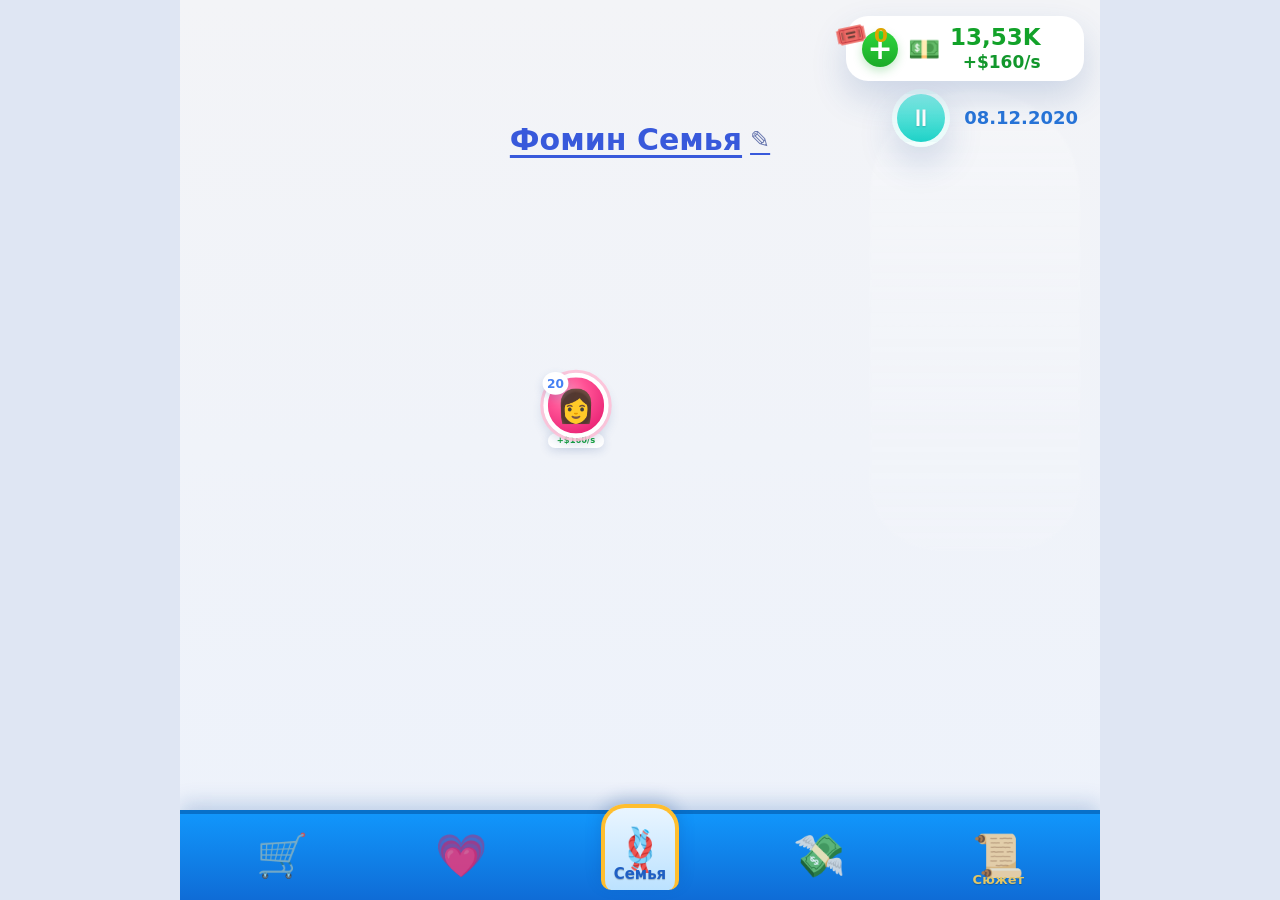
==== commit 5c91c054: "Reset old save for simplified tree" ====
--- a/family-life/index.html
+++ b/family-life/index.html
@@ -1 +1 @@
-<!doctype html><html lang="ru"><head><meta charset="utf-8"><meta name="viewport" content="width=device-width,initial-scale=1,viewport-fit=cover"><title>Family Life</title><style>html,body{margin:0;min-height:100%;background:#eef3fb;font-family:system-ui}.l{min-height:100vh;display:grid;place-items:center;color:#214d93;font-weight:800}</style></head><body><div class="l" id="l">Загрузка игры…</div><script>(async()=>{try{const b=atob('H4sIAJKfb2oC/819a5Mbx3Xod/6K0ZIyABEAMYM3lru6ejmWbdkqU86VLosVDjCD3bEADO4AWO56vVUUmVh2SZEi5eHEdswozo2dW5UqSibFDSlSVbl/APsX/Aeuf8I95/Rjuntm8FiunGsl3MFMP06fPu8+3X35GS/sTQ/GvrU7HQ62z13GP9bAHe1sbUSzDXzhux78GfpT1+rtutHEn25tzKb9UmtDvB65Q39rYy/wb4zDaLph9cLR1B9BsRuBN93d8vy9oOeX6EcxGAXTwB2UJj134G/ZRVGr1A+mW71wz4+Ks4kf0Xe3C0VGodHPdNcf+qVeOAgjpavzjt+seT0sOw2mA3/76+4wGBxY3w76vvX7m39jnfzlya353fmXlmN9/9XLl1ihc5cn0wP824nCcHp4zrJKpe5g5nfOO/2m43U35ZuS50Zvd87bfr3VrSuvJ2F/2jlfc1v9foW9Hrsjf9A536/3u/0+e9VzIw/e0P/Ym6m/D9XsZtWu8zfD2dSHQo1eq+622KudyPdHUKrRbdT4q3EwAij6lYbdbrI3B/5gEN7A1nvdKgd4sut68K5i2Y3xvlWtwz/RTtfNV+1is1m065Vi2W4VWNlBMILh1nrtig8tHp177rAb7pcmwQ+D0U6nG0YeTAa8OTqHlFHsht7B4dCNdoJRp7I5dj0Pi1U2u27v7Z0onI1gCF7fb/SrmzRDnT03yrPhFjb7MFmlPs1L51WYt6g4OZhM/[base64]/p7/iZxBEGujGJvd3Po7jNu6bSdynh/U+DbcmfTUIUU586NgE5cL4CO8nar4vk7xfP9ar/Wb1qVZ4vnfa/v9LsWdlIwcQeAdXeA8XZmkR+D53Yn4QCIcTMikAiCaTjutPGBgeXY+MxhrjXwB6cUhGQ26dhYwGL/NsU/K0BOVOrU60Xx/+VavZDyFqgXRjN2e8H0oANlNvvBAKazAywZ5e3xfgGGBjCXBn5/mjIyfN2xa3xgtgMPXjAZD9yDTn/g72/iPyUviHw26TCjs+Foc8flZX9YCkaev9+pQy8Df88flLqut+MfMuQ0GjFu6vicnHitMxfIZlQKgOwnnZ5PVPmD2WQa9A9KXLqJ18Q/N1jL7UqFcxjKFfYJmNZn86VgGjEM8lZiuhdEvYFvuVOrXnkWZAPQSL/frnd7VgWf6r12y2o48NbznV6zyilHn16nRTO+HwuaFk53TcgZx24UG7Wi7cBUOa2CjqZO1++HkV/U3rl9GOChGO/GxmZy0miqGpIG7VaMZnpeQF3n2y2Qxd3i+YbTanjNgpzBkp0K2yERSAlb7Q2CMYh06HAcDg52wlEeEQK4oj/4T7GCmDQHyQbEWCijoYpopU6NEKKhlUnggXqjWeIUVVeGWm8lmA2qS4raiQJvE55A32oUtYrQ8PE/mPeW3+v3C+r8MiHOfhRUWmvjwBgVOu1mw/OEQK0CKcC8BZ6VZN62McryZOgOBqXI9w7jpmlKedPdmtOvtlcaA/0PxtD1m/0m9sPUTQmtGJiPDFGAGGSSANmbRDeQwZAJceBZ/818Ced4E/VYiRhWIFZQUm1zGIy41K5WgAfjvtFsOTwly6PMQUzEiKlWxM+kJKi26m0wWghKz++FEempDmDMjxBl7Iv8WQr7fTDnOnUVWt8Lpso8OLV4HhqNZt31oag/8qOdg9KNyB1zY6CULkjXHmjceA80NKf/ai2mf3r+aui/7zUaLvytuH2nVlgm3+xGpVhF+VZTOcLWxtB1IzGEBlPkQrHXa3s3xJCcRlJ/1nSBdt7t9yows0lVYppDCtTBCCbXqlgwK1ZDgF4p4n/lCkllDiYoz0EWa1SIMcA+CsF8GsIDg7/lPLsIp22GUrfpVR1QK412r1arKj0iHab0SBBDH8tmk9Oj3apVGv0EMyizUVNnYxoM/UUSgA+x5FQXC4GY0dtI8MJSRJFn6CFSzcbMOqbqxKkhQ4mZ6E6xAcTlNMHIcTTKcmJGrHn1bssxB85tHtI5meYcaVCpSoX0aqiSjQquYhCp3E0l/JGnMPIQ7OgD9B2WCj+yrIhBJGqdakvBLTMnkf/a+JBkGBLcScynazBEVNB721+ApbZAU20FkYbgNzUhTUYYnyyv59YFVeqTRTCUApCEqsBtaNQXhVMgvXzJdoCjEPLxYDYpdadSNirWZrXxVclGx/MaVa943u66Lhh0OgHXdAKuF+1mrVhrg2hsFNJt1IQOawKCSCMJg06Sz2QK0BnokR+DUT88PC2hav2VK45sdc8Fx/[base64]/4rMFM6Swxa9frKraUtprxmFNIrl4whsiVNxtkvVls12WYDMcY+X7JjXw320pikDFryW4x/iJzol1L6LEG4ZMQnYzIUF8iKrpq0OjZuCGKEU16UTgYgPnJqZhCWqXhpCSKlSjuyd5rAS56g6VYE6Wuv+vuBYBF+sCjZ8D2XRPUTkeEw2TnkmKx7pFevOxF7g7IrJ1Dpc0u/BbtdkM38lLGH7NmsyFMBo6IBr2QurMUwqQEow5MicVoTbQ92dtZZu9moJnHDUvg6Y+mEzYw3ugo9NLMS8VSTHqP2VYmtIoNKgK8bZg4NCEifimK87hBFtm0FGuBno3Q4voqIeEkSU+jWqNgc7UFhoAqyWuOLsn5EBpSReBbfTzloQuDWimoVa0/azmtZ8Fk6dZqTRuDWnaj2my4VrUGbysNu9/wZaxF7aPvn6KXfr/V6zZ56Mxp11lAzQcJ1Wil9oJstucfhrMpBd5rScVot+2iY9eK5VZdVnZ3Mj2XUpPLQnpQgxCKYVhRZBB5HE+n/[base64]/[base64]/[base64]/1zcXEWkN1kMiGxH+cRKCUuKZeV/gQrSUbFHO1VkgSvIAbRjwCbaQKOd/[base64]/[base64]/F+hObWg06/KvJJdUraPkeGg6wm7nkKeGWq84dp9RzAbi6dULB5+7O2GuNWAJQ0kZUdDLRSHbEjfKutILc0TbMROoBnIWSma1W81+g5Fs/pevaAb44YQqliAw3rTbW7qgdUUJogH0eExlJS1pLfyNRSyuhet9qM1VKb9BocrjKnh+K12DRz6Zq/ZcAupA3Fq7VpdzVHmRuFsAvLMnUyX5WI2G4uzsEQkw6knQiVOpVhto2dcbtc0hCeWYdPS7rKMcb7eZvK59JLsOuYDNh2R8qwOVo+qkOg/Ovffhj4wmpWPswJpRbOA21C03FEz+wU+x4le3Cev8A9x0pWSw9BSlWBLRDqF46DUY+kreh7TkZ7bYoayEBiWTBUpPqtInTIzI6F0IjHFSBhgTcoVd7agXpOV49iK7kTR50yRY/MCCu+bRmbM/03ZmxoGyDSZqaji2mtrqlo7ZJcvaOfo3OVLfEPS5Ut84xXWgT9esGf1Bu5ksrXhjscbVuCxh21oX/0oN3RsbF++BO/N7ypVslbYoyhtFNfSp6mz1O9IptAEBkGpTfb6O/R2/i/zJ/Mv5sfzx9b8k/n9+Rcn7598COOEstuX2a4cozVMQWawRT62zLZybVhuFLhsYWxrY35nfv/kJjR3DG3fnz+GPj6b3z25dfL+xvbvf/nB5UusZQUJqeOTfKSOjaZgayMRouFljBaI+MXgtZeUxbKx/Yc7H9z5v8dyyBJJrNBLILegekV8FvCa/UjGllDo30VeICcNz3sRnrcvau2ltUi6EoH8+P7Ssphvp3SfVoSEBIOBXvwp/d62q8Vq41tGB3p9VcqwBtgb3sLFC9Va7dLEhFFDV/xDfVSRJFLr4qnUKVAKJwYB/UREmrR39+T2/MH8LtDa330uaS1l1kT6GWsOf70Bkgmmu1G2nbJTcSppQGfQqpCJKXyo5dZwvoZXfyrepFKuTLOJK7xIPxX8TvZ2tPLwOy59BX9gry+G+1sb6JyCBrMajcqGNY78iR/t+S9Mxn5v+j3ciLC1gSoUJQ00smjO0ocfLz2K8etTxxdkGHSgb8fEAH+484uPL3PO4n/U2VrUxgCcU97Gxz9buw2LmWUbijzkjf3vf2aNJaXhyqARawnYjk85vqk7eXvCG/nrXwqYTj6Yfw6i9VZKc+nzwheOOMMwTfdd/i6NA0GBZ3KfuhjBGqTH19l7gwt/Nr87f3hy8+Q9JvX/z88WMaJiOGiQch31V6BBfgfT8Qj11PxuphRWVpSy5LBiMyRkpfrboG5pP1jMCdSgfIG+qBpW+/DKMPxBgNP40b+JaTOb3jEahN/bTo2NMyGW00fExHEKEH/i446iK+C6gTz8h5sJRceLvcrrX7xgNyooyZMKLyHSTVjisLI2nCv4emN7kXJIHxNaV5kaTYsqbhgIUtU9USRQ0f8CvXCTqPIWWid8hEnEKpC/Eblo7AgdioFLaOgOkPWHYNg8mf/HevhZG2Toaf7k5M8B3HdO3pkfS1m0EOhvht0EyP8M43588mNo7GYWPSktvAY2px8dJFr5R7Ljjk/ehb8Pv+Khf4IHAoDsuH3yziqDvkKWcwLin83v4ZgR7pP3vvrpAtzcInv6/smPV4H6dX+agmRE8H0QeE+eBlxhJ5NDw/yYjn2pZK8yjl/NPyVOecDsdpC5x/P7q4znFW/Wo12NclQijL+xVJRkGYvpg8TQ/oYmSEW4myTtv3DZmfEdFKopW5fYN5oepbDxKbWosoav6NAr2OJZaVDNTji9qtSi2UTdT0AIPQLSvMcowoKH+/P/ANl0i8TChxZ8J6NpfrxAusdrDwo2v52kkVNOjogyrDw/i+wQ0dgbHAf/BHPyKeABZJMFZPbgKfCrxfIztZwWGd7INgOUkLEVGyiitrBQAOTfZsh//Y3C2rKNHswTN8g+gel/BNP8GIWqNf85TP5NfDV/lNK67rfrESq5Mt11bMc3V0U2kgCgctue/xK6uju/d/IT6BT6fwhy6jFwidDu6VouEw5lGdVuufVqIqs2BQ7FXGolHd90Wb2y/aMFxQ1CpHjE/F1r/hnZBj/itsFdS4ZhUQfdxenhjHlbmyALSnyAVjRIlpsgJA7xFbUFrx8Q+74BbcE7iml+iKiFwq8DasWMfyIq3GXYnn9SXTAYdf1PH8tz9GW6PNsL7j8/7U3Ccbx1qlgsWZtbFq7OFGbTAOZ2EvbiwgYKiF40msbWhZe/+e1n/uGF733thVesTavAg7qDsB9UZmFl1y1syKLPP/PK9166AKVw73YybefOWTXbIpkHwg4+Ow0m5+4D/j6d30nqv/Dcixde/OY3WCPgU7NmoD7GhoFW7wqxeR+Q+TGQ7xvww7GzW3vpme9+7ysvIvgIeN1O4DwDv4uhTyP3o95sGIzi6nYQvzAI8PHZvRd9/JxUgIkYjrHSbhkd/zI6/VT7JS/eqcKPIr1lv8IRLn6Vrd2S0sI47L2GDXiTCVWEvxepeH8QRZMiPU68kR8NYUKews/VQTDajndKl5JGJiMf20hDkN0IgmFVEGDrrOWUSvAvPNPU9mcj2gNrzUIfyu4TsUyCeDYZWVoz1Ti6ACQx2i7WmqXqdADkVnTLgHNs7XkvDqqj6Ep2sUqdxn+g9TfdiSbxS+jUFylcIvpmA5yCjwUjpC/Wecu2nrYKlYK1bhWIykQxsFygFMEJj7whViDsA47h8xanHxsA5eOixs+yz+fkV4D86xEeq8fhL0xmlW9/p1C2cKkxHM6GX56wU8yeD7fDeLpuuYT7zC8HiJTCS4VMUBbA8QUA8TUOhN4ndJnTVcZUTWbdrDkaT4J+eFXOEoyOpuksTVNF75aXBXjOFOBfOWOMxHBtm/dQWh4siilHKMWL+KgD5yOD8Cbwa9X39krVsedfwGRlpNyCXSiptDQcGjWGoLl28urwcV0+s+/7B9Uz+8Mh/kv19gJvcnA5De/Qew28lMk0GmH7nsFs3+y+GvTiKsh5mKHiPpfgob/OOLPMX2xTCAIQjJZJQbwNMC4CL/9260/vyJfedvC8t4eUYIMMqDVt8YHFN9Yt+eLVqAuV5++A7Lxnkeonw+zoDdnWkLmxWOp3pMIoenT01tFP0GwoJC3HwWAQApA9aB+kVLHeLluttgQfj8Acsi81G7648guYboN4h1dqlK12M/nkjcfhKJhO+VeYiHbSZIyBBQRMiSVIgNiKL3413FdZYhzEbFTSVUywKlywdetiwbWddsXuVGyHzsMEv+AaM9+P3kZr/cdkOYEpVbgkqk+iQYACS/YERAQ27IswpaPZYCCnaRDuQrl4MgvozUHZIvLIEJlIhsHkAp1pYvAimOfBBAhYITKVhgqsgIQFl19x2EY4sJAiMxajyyC0d/6yPKE5TZPUtPCHRUeL8phKFsn9kc0bav2jNy14IJOVGQGAfCeH/loNg+xqdZPaaq0MImu4f1/akrYeElkTKEwS2S2wZNCUxPrcQfgV9HHT+q971vxfocnb3FQnexLNSAvKXkcLCE1ZslmTPlkHrtrBf1LjN4iZgYpfZykI4ud1ChxdA+K+rdO41iIxRTbIopkcVtGbqS8PWNIEb8FkuvnPiUY+FFgjCxwQQxb4/GNW7aBEJpBUAFG8s5CHWIEUD/2WgqEr88/dNP80atn8U3GaLYOBbhEzXIducUh3s/nm9+BcvIFY06hSZ5KmYzBJI8UkjUYGkyQQJXzwR0YxiPqjtwvmlACegINuZ+K+7x2De1YghftfIVPBzL5ZWFZBvnMnA++dbLy7bcdUkTTTH5H4OcxG+m85qapzYqC8aaC83jFR3qxloLxlmyi9hUcy56B0GnYHmGgESL0ooUyQC1gtTEFyMlQWVL8WXnIsciRy9CH2/gy/BN5qtacQaQJdThueEU/YWCqKUChLJB0r0F0oTENkCAchVzgolfMG4SaDeJ8t3yPxySEIDlQG8RdlEK6tDUIO4X0MmDOYoHsVeE13JZC+T+EDGvMiaGsJtExw3F8W3QakqFQTWFGqHb2zGpqdldBcTwD/DTTx4SKw/10B22llI/jPTIaT4jokLKiAv85d/PtZMBKIlzi1c/tZSItdgJnUqlTiSdIasozMWpPMybKRpoo93POmwINOTREJaNmvW2DgA483AVT0DaAImKJo7qPp49oHiaU3mwYgtfreYBqIl7j0D3XbUiRRKhcwf0N/85J3VRW5MsKDSxEKjACJ+WocRGOUC/[base64]/mkAtV5m0bhxMME0fDz3hIWxRBlvFA7JTIdCCIp4r+ZMvcjuZAi/H2DMgSCTxSLqY0imDauvOnQKUJxp48meZF8e6vOuEPg9b4ArW4BRDFC+GAfDohKQ5VEJFmt6AuokQSbNadzQ2h7jfRQI9FcvfPMbVfpVxLqilAjesGJf+hJ/qnIZa21ublqu9bQosJ7Z2QGI07i3I4e1AK6DtMvr7Qb5GNKwMk1jpcwGNqWgTtjfKxI1lEzA0t0Chrnuw+CwFqcJfRgwtVNl8vYiiAxrXVKH3hAA9groh2lxTM1lBVhZyJZ9r3KlaZ1DczQjBOD5/leYACnSpRDZQYAEfA4ol4Z84OwlF0TV2Wi6E/[base64]/KmIAPklCVUg5FX6+ym5SSAGR+3rJpdkkxtfJQVtS9kfymtio/MhJLD0F7SEID+1JdgbGmiM9XFFth4JcWiShVQQNC+olmoAXjARRz9WUDKVdBEL3i9HT4HYlFOQCgEBZH2piRtziMb0hTUxIkKRx7ZbkgnMmOp5srLqMk0mcOAJg0HSMAvrIUzxQK9LJSq+PI5tlE8rwitbGLGQhVEW7GAXcmw/ABQiMozmkHPUpPyr5pqBdkvCrJlzMweJuCg7AaiE6DleiYx9yYBjOxbzHwz4qzoAJFHbTjMhfk/8+SeQ/bzt+T5YnzmE/z5K1pEfhsff4YOJfrH+OP3tE78ET4qvmth/i+42IwPvxGBJWzykAWY1VUL5t2KRTCNwesNtSA3R/NDLNoyA4uv4FplkYacWn/g/T4tI1xWTsglKUiOt8WCMH9OB2EwtO8Ce7rtUnY0BgtgiMGt2yUtLJN0AbOAVvBtMmYxAGOxiMxxKQ6PMegsFz2aWYsetLLRyFz0aDS0ZQ1j0aNha1+VANDRNYrwoe+vcLCl2yh89tG9QXOX/dLKCW8l+QyFWYlcc2JhLfFbLaPX11cIE5iy2PE59LDymRF4A6PUjL8eUAz8NmcqDDvjI24su8Eef8OohLHtIQUly0o4hiL2mFmwNKtpnEbO4H8vn/1J8Nm/p/[base64]/ocyIi6Qt8Rp9Jet5FL9CilUSrEqNCZFk5xSjPPINkrCr3g2AvrxRnregAcDZfKJtSQaFZV6lOYjPIBeCTMlGloTOFlMkF2JJq8VylaBBamm9BjEQg6Rc89HUmK1GO0VJhEFLwqK9S9wAca/hIhlEhElkMdhenIImuvqTXe97l5Ou5nVa3r1oTeZhFBQbcKEZwv8K60SFVBr6EjOrTft7cAMFfSFELqfc5MJWSosPgs+YZxBqC+ZYYrE8seSSfSMEluZJNHTWJVFTY+yG7NikBYZw+uYPsK/ofQ/[base64]/DMWvs4Crnuh5Ey3ET9gSEGWQpgZevWx0fqD8Oigfj1xc6/yU1NshN01psk6G0M0kYxEEvP6tYrl2aSlkK7it1MtSj1fclRDNUXmYHt9yqH8MmL3HThvAsDoa+x8kmVD31IxTZVV7VfJtn4B6XQWl9VVpl/JAmBghJKJUOBQDlVStph8vGvcj4/j3wBf3aSMMUS1KNlxUuKEnQN/+Iqi5vjo1OwnmV6Tlh8k4TfmtDldIcDRAP8L1FQ0Li7Etn+Wy14YaW9LVmrQMVtZsvzl6C5lu/iFwxN9uvfsvj6TZoBW2OA5OWCJSX6fVLuZlA9JILT1kLjnL2/mETHmoI5KRbjBfHJO+PyX1J1KDgKSSVbD5YdWa/wkbYhruAav59OWTqbVb0NM9yhxiMv0woWBKdUIQlyVcbqiinajHmTayKTwjNmt+OGt1DDM91Qr5XmYL7OVZq55bexGhy8VJJkceUnbWw0RioA6EOqz4YxAfcv4Z4u/Qpot7GFXDGVlRbiyF1dpxWFWltdmQ9k2EnlfEsWGBYEzLYtwBZPgZt7HSmH9kZP8RTMIbXwROKyfEw00QjzeJAqTo+DGljF63xEo5uf5o/[base64]/7b5vZlsRhQzfNwUPBZb/ZNEEhw/y49FNTyeuVrUzmqoJ8X6gITi4crMtZJSYSG2lbWIPEwHA08fP5oeuUcDu4lbVmmQuFbCXDSyQniw/P78LhjW/[base64]/RD3GeUHtxjFY1iIaRkpEWy9yKsL9d4WGavsXpj5jOuJFjffj9TsFJXOYKVfRNuMh0NcEcVqR8yAsVk3p9QVE6cQHCdJGkiNw3mY9Xu4GRA8Y/xiNhHkKzU/+vI6GKz1sOTGeFO3V41vFYvyy15B4tjc4RLvXLrxLE5jnU0zB4gHetz9ehmE3TwQPV55CwvH6XXUVtz7OWwI3Zqacsd9VUjl9doZ9OnpMHV+Ls6EPTkHgAVP2bcva8GhxNBfo+8fHBPyZReVtMft1RxAqKrNA5WjI7hIpBGbRKLyHSroG81gRnEJzAlfwFz/qGIJAHof7v1s4ePupJJGpDJPYsWwh7wEADIraMfMkuR93n0Br54SLFcubQl9ze8gQE+Ga14nTX44fweX60hefkBs5r4oWHgsNw+qWh8D/03wcEfWsQKbCHvI6JQzMe7e0JJ2cmzJGHWyHl8D/FRWFWctlajTbKFwPSRzK1h7REZGY/a+oCFfhCBIEpMyXIb+jlcPrqoo7B5HAZvHb1zdH1lDLalQlpRpRAZZmKSj/0zWop76/hVnaVx+wYP+84/sI5+yvp7bJLRfZQVcml2k/RLmdyrENpKIo9nixgWovD0yEAUGScrm4JaohiIxbd+nCUWRe5XhlRUnDSLLYBh8EDIsE9Z+iFfMTFE3GdG9A2YloIwbG1FmIkA3F9PbAaaPdxJ0l1lMsPJGLW10HIhrBhLrvZCu+5Yk3JlUxDDObSPTtKvGL3qHIKH83g9bU2/MIOeKb37hccVIT0G0yuqi/sMYJXJJciJNfg4UfT7JPDG0EQu5mfMsz6ZtMtAQ6W5uklHq54/ZrqTGXWcJ1kc7AToOEbS8b38lNf2nCrR9Iw4PelUIAJlGuCTZ8Ul+525bPsjWKLvgOWEiWs/f6+g7M5kUk3pVZFtUrKpn9VEHgpcARaYEDuk7Q4U86CkKIxos24xlPgey0L7jO1rTTgjWanPEGfqPGs0I0NXRC93aJEU0+A+TQ7yI3PyruJYpJJ6csjJYDrTDlFpTUFMKqWnvTgh7Tiz7TOW2s55MXMOVhy7QZ0JPapbhbMQ/kcR4mK9fWJEYnPQuCyeUu7WcfLfXRWVQvWaSTp8MCx9IYXfE6PrFl/J4Qv2d9DlYc7Ro6FNj6roSKysgpSsZAN+cuVdXGGkOBbjr5XwckoVbwfptO9oHIxSKd+M2/R94pTVbaaIazn76tZxZcO2+C73j6vbtC11j7GQorj3opi1/XY8HuzJzumGNuPYuQTWrCEoadyipL5zT5iuKPOgDVGIX901vUhdqtng7IPRCL2rClLaWIRRE0facRPw3VY/LtpdWVm4u3IFHMe0GSa6YiJ2EHsyzy8cFV0bOoNi0LHYyM+bVvb1w3ctFVweaMyI4Ikn8ieJVeDHIfPyWvUf/CCT7ORrSW1KtvkTIlA94xvqn1CbNPfAkrI5u2lsiX7KKjJk8CMjzd2x7FgQrEfFjM/a9CZleKErwNBBsguWN7W1yQ90zdoIy8tURJlECiibgpM9sOm9thpE2FVy9qvany4mMjfVMpr6ynee/+ZosFdUdg88oU4jTJCOdFZNtK1RqXr8wyT4X7NgGj8jXn15AnKvGAu6M47M1EHh4zhTLCSH0aT2x6JJRShJyhwoV6tdTvbOJtdnpRrhu3LZkTayRnIhVbpCcg5rQnXa7hSZY6vRoWxbuasqa0i8tnk66MGZM/tZp4Dyffe5x4AenJsmiBC3SqX6zT6+QNYTl1vlYI+zJ0D7+S8+Jng/f/uwIGsn97xBfToCu0oXOLLx6lLxXEoeAv8C2x48edloL3MckiRYmYNz+m9o7yBpJ7moCNphZ7KKEeGn7HIM/mmA12WNg0m8VyxU6E67QjnpHWsAxCWtCbrGKB9iXichWnFplOxU3n6K1aY410W1MpNvB6WMk1RHkR8878Xel6PJy9CsuVGMLRkq05m9LLhoU5dyeBqX5vIwoBVaWWbL2jSAv/63Izzl5WK1WpUnDcnzMtySSGkvW+kCbunS49vRJvxHjsJyAl1ZtnyQJ+0ypoIuDQNQ9PnXhr+7nXy/sLstvlLNKkjcyd6FYBCgS/rMYFAssMtRkQAKyVZIOiRhJPb3l7QOFo+FbASDmDSLQXC23F/Qwi2osimxEw2YumZjIqDcOcOqs0tV1U2BvMLTVtO1QbTgAenKgFPihB4Pxlcvp0vJtqEYe07KAVqRqZ+JQXp2Z6DQCvz2NWRrvH9NtGzJupf1gSNaaE/ipY0Ub71CJ7ur7yfRFRffujXzdY2dua697uGp0WyQ5yxX65Z1cGHs9YDGoVTblbvJcRaT3a9i1yw3wpXtr6wh7KKHJ04zM53veXzaqug9QP/WupV6Jw0MQgPbXbgvurxatvZEnVfweLor65ZzoOyQ1TGQDCZFNluWAyBJm9apA20VGWLAnsaz1c+BnWTWqtAZ7uuWiWo6pjq/mx6eAa/A81RO0xwnvauclGSZlXCfA4QE86wOCpukpNdFmCdi43h3c/DOBOY3oA3O4kA60IcQFfx8lNAnusg8JSljo2rmEkMyveltrfrs4ukWTtsG/Epp4pRTtYzZ1fviM5zdUzLmKk61Bt1T6V23ylyrNTfUM+1oG/Px064xXSZsCvhnTcjE3GdBcQwd1AQdKJE0SREqPeBd76o44zuZSaYou6LdVJ6RswT98IbYaYjmGWvuCg04GQ0gtX+DC2PRDqluofXQdCDQ9XpAct9VHWYwHWRTZAzw+ldLZkXv6ndVjbd8xdDHisWxU0XBO3ahCBPwPBaGc8Bm8vJ5/GFddTbXzuxj+YM1a0/8wKOa2k14c9WlNy77LH7Iz9N4Er0W4NvC6UbPc/t2Qb5ld6pvrtXlC+yw540318jRWDu3lUSs8gDDAS0ATHymH0wDVqxa/e8D2SiBTOuagwZz+AWDltCEZoblQTxS5jgD4JEyx6Pq3uMAtJRaMjZFE27hkTInU7gvw3i14xkvaWtVzju2Zi5TKcI0oeHkJdJyx02YzCguCKeG8+S2lfngk/GFknPSazY5P16oFByfhJRNYPNJ+SRA6lSMdj3dhPaVl1/6Op4LSiC+GgGZFeSxFyN9KGQDmSaaOFyOCnNtpBMjXui7mdyKxBLm+cVIxQK7Pq8gcQil2UlrGLbCRBzpp1EPeAVvQS3LXBi82Js5MCNGedKBUUvF0VgptGcWwtsywNfhg2BnUQntqg+JxXnV7xnmH8Z9WEH1vqHEXb/[base64]/zKxgXQL8o8gxs12eQfqKne8Fmltkp8gZRzbdHnBfaEg8rSL3/Eq0zP71NiBebNp5qWqdMFzKG4PJBStn9lna0rs0Cm7jFsUDp7E++zC1G3H3S0eO1YvjoKuuxn33l3Oi1bxq7aNgBVfKGCzrt/xrR5H9ETGyk9CQbyR3JMn9Ry0ZKZSsjl1iJXWn3omlHby7PHroSeFUQbQkzvFUxFgzrG4KrxhlH9mO108+2hcpU5y8XdeVySvsuuJ8z+5Vrqs3D4uxd2SAlyJtKeuA8+DLKfpz3/NTqb8/Nc3CmajbH0lK66eKQ5TQFGOAFRXVcRF/Wx1Yn489eZTlhlCidn36ZYL2X6SRlAqZ9b+vZqszW5jTOpTLm1ORfWypDfVSiz5L6fW+8k5H1odkf3A74RQTCEdLXT9eN400TVPZo2vRt288q9GXbM0v+c7rwY/PTFrsmbTvErsYh2zzreC3HGMg9Qo5DXSBkkISpInKOK6KJ2hSFlbd2hOKS+/cKlErkcYB0O0Iy9zYwF/c1V/uWSaoGnxYhzvmyWS6ebmRQJZvSw6QxzLFffHIYpFd1jJwF3OueZO20DUqbwLm7HEmqHQ8B3NqqrIUL2C1BiI7yAsD3C/Fs7Rf92z+Ftc3ETNSyUzVGDJ4IoTTY6xPp4/[base64]/rAKmCkjifR1nheciVgPdOGx3EE2DlyIfRmskS54w+3EFZMlYEFDeC7vwgGSImSjFAviwPTy4thjge2VtSE1ofJYiSlSiCvwNcrhKw5mCgXcxxSqX9BNjeQOJOtBzMfnFHbKcjAqxNy8SUy/yavhZsZilcCyYzHaqhL4GI6+rKCyF/[base64]/NCkLkqkpKRyZUqaCHLJ4GA5cgjiGBOk0twA+OiHkyHR+gfJiQu44+sGucA3j34Cf2nn9sOjH/LTQzjNW/zgMnJEKY//Hr/97MP5w6cL6cEzGzfj8i1rmevDjsXOqmgBoa1jRE8ydhsysqgKhVt0R+NNfh/jQ+vsGSiYsP+jsvBFNGDGCFe5MAAThz0xqmHPlLrKHkFyvkazegnN18HMD6ZoVigjUgD/A23WpnNLlI2pd+ig0YfiaDpxQXBBvYCM+bBmomRa54Wj8SzO0nlKsHfT4opJE+AsYrkwM17DHwfpCujF6EoGJN2gH02C2Qjvk0O2FU1S5QVaexf0QTcchPEe21+Cg1HGgRMka++Evo+edQre467R48CrRLt0WvVBCSuAa9ubhON4C566kb+Hf3fiIfi6/x8y55dVgNEAAA=='),a=Uint8Array.from(b,c=>c.charCodeAt(0)),t=await new Response(new Blob([a]).stream().pipeThrough(new DecompressionStream('gzip'))).text();document.open();document.write(t);document.close()}catch(e){document.getElementById('l').textContent='Не удалось запустить игру: '+e.message}})();</script></body></html>+<!doctype html><html lang="ru"><head><meta charset="utf-8"><meta name="viewport" content="width=device-width,initial-scale=1,viewport-fit=cover"><title>Family Life</title><style>html,body{margin:0;min-height:100%;background:#eef3fb;font-family:system-ui}.l{min-height:100vh;display:grid;place-items:center;color:#214d93;font-weight:800}</style></head><body><div class="l" id="l">Загрузка игры…</div><script>(async()=>{try{const b=atob('H4sIADGgb2oC/819a5Mbx3Xod/6K0ZIyABEAMYM3lru6ejmWbdkqU86VLosVDjCD3bEADO4AWO56vVUUmVh2SZEi5eHEdswozo2dW5UqSibFDSlSVbl/APsX/Aeuf8I95/Rjuntm8FiunGsl3MFMP06fPu8+3X35GS/sTQ/GvrU7HQ62z13GP9bAHe1sbUSzDXzhux78GfpT1+rtutHEn25tzKb9UmtDvB65Q39rYy/wb4zDaLph9cLR1B9BsRuBN93d8vy9oOeX6EcxGAXTwB2UJj134G/ZRVGr1A+mW71wz4+Ks4kf0Xe3C0VGodHPdNcf+qVeOAgjpavzjt+seT0sOw2mA3/76+4wGBxY3w76vvX7m39jnfzlya353fmXlmN9/9XLl1ihc5cn0wP824nCcHp4zrJKpe5g5nfOO/2m43U35ZuS50Zvd87bfr3VrSuvJ2F/2jlfc1v9foW9Hrsjf9A536/3u/0+e9VzIw/e0P/Ym6m/D9XsZtWu8zfD2dSHQo1eq+622KudyPdHUKrRbdT4q3EwAij6lYbdbrI3B/5gEN7A1nvdKgd4sut68K5i2Y3xvlWtwz/RTtfNV+1is1m065Vi2W4VWNlBMILh1nrtig8tHp177rAb7pcmwQ+D0U6nG0YeTAa8OTqHlFHsht7B4dCNdoJRp7I5dj0Pi1U2u27v7Z0onI1gCF7fb/SrmzRDnT03yrPhFjb7MFmlPs1L51WYt6g4OZhM/[base64]/p7/iZxBEGujGJvd3Po7jNu6bSdynh/U+DbcmfTUIUU586NgE5cL4CO8nar4vk7xfP9ar/Wb1qVZ4vnfa/v9LsWdlIwcQeAdXeA8XZmkR+D53Yn4QCIcTMikAiCaTjutPGBgeXY+MxhrjXwB6cUhGQ26dhYwGL/NsU/K0BOVOrU60Xx/+VavZDyFqgXRjN2e8H0oANlNvvBAKazAywZ5e3xfgGGBjCXBn5/mjIyfN2xa3xgtgMPXjAZD9yDTn/g72/iPyUviHw26TCjs+Foc8flZX9YCkaev9+pQy8Df88flLqut+MfMuQ0GjFu6vicnHitMxfIZlQKgOwnnZ5PVPmD2WQa9A9KXLqJ18Q/N1jL7UqFcxjKFfYJmNZn86VgGjEM8lZiuhdEvYFvuVOrXnkWZAPQSL/frnd7VgWf6r12y2o48NbznV6zyilHn16nRTO+HwuaFk53TcgZx24UG7Wi7cBUOa2CjqZO1++HkV/U3rl9GOChGO/GxmZy0miqGpIG7VaMZnpeQF3n2y2Qxd3i+YbTanjNgpzBkp0K2yERSAlb7Q2CMYh06HAcDg52wlEeEQK4oj/4T7GCmDQHyQbEWCijoYpopU6NEKKhlUnggXqjWeIUVVeGWm8lmA2qS4raiQJvE55A32oUtYrQ8PE/mPeW3+v3C+r8MiHOfhRUWmvjwBgVOu1mw/OEQK0CKcC8BZ6VZN62McryZOgOBqXI9w7jpmlKedPdmtOvtlcaA/0PxtD1m/0m9sPUTQmtGJiPDFGAGGSSANmbRDeQwZAJceBZ/818Ced4E/VYiRhWIFZQUm1zGIy41K5WgAfjvtFsOTwly6PMQUzEiKlWxM+kJKi26m0wWghKz++FEempDmDMjxBl7Iv8WQr7fTDnOnUVWt8Lpso8OLV4HhqNZt31oag/8qOdg9KNyB1zY6CULkjXHmjceA80NKf/ai2mf3r+aui/7zUaLvytuH2nVlgm3+xGpVhF+VZTOcLWxtB1IzGEBlPkQrHXa3s3xJCcRlJ/1nSBdt7t9yows0lVYppDCtTBCCbXqlgwK1ZDgF4p4n/lCkllDiYoz0EWa1SIMcA+CsF8GsIDg7/lPLsIp22GUrfpVR1QK412r1arKj0iHab0SBBDH8tmk9Oj3apVGv0EMyizUVNnYxoM/UUSgA+x5FQXC4GY0dtI8MJSRJFn6CFSzcbMOqbqxKkhQ4mZ6E6xAcTlNMHIcTTKcmJGrHn1bssxB85tHtI5meYcaVCpSoX0aqiSjQquYhCp3E0l/JGnMPIQ7OgD9B2WCj+yrIhBJGqdakvBLTMnkf/a+JBkGBLcScynazBEVNB721+ApbZAU20FkYbgNzUhTUYYnyyv59YFVeqTRTCUApCEqsBtaNQXhVMgvXzJdoCjEPLxYDYpdadSNirWZrXxVclGx/MaVa943u66Lhh0OgHXdAKuF+1mrVhrg2hsFNJt1IQOawKCSCMJg06Sz2QK0BnokR+DUT88PC2hav2VK45sdc8Fx/[base64]/4rMFM6Swxa9frKraUtprxmFNIrl4whsiVNxtkvVls12WYDMcY+X7JjXw320pikDFryW4x/iJzol1L6LEG4ZMQnYzIUF8iKrpq0OjZuCGKEU16UTgYgPnJqZhCWqXhpCSKlSjuyd5rAS56g6VYE6Wuv+vuBYBF+sCjZ8D2XRPUTkeEw2TnkmKx7pFevOxF7g7IrJ1Dpc0u/BbtdkM38lLGH7NmsyFMBo6IBr2QurMUwqQEow5MicVoTbQ92dtZZu9moJnHDUvg6Y+mEzYw3ugo9NLMS8VSTHqP2VYmtIoNKgK8bZg4NCEifimK87hBFtm0FGuBno3Q4voqIeEkSU+jWqNgc7UFhoAqyWuOLsn5EBpSReBbfTzloQuDWimoVa0/azmtZ8Fk6dZqTRuDWnaj2my4VrUGbysNu9/wZaxF7aPvn6KXfr/V6zZ56Mxp11lAzQcJ1Wil9oJstucfhrMpBd5rScVot+2iY9eK5VZdVnZ3Mj2XUpPLQnpQgxCKYVhRZBB5HE+n/[base64]/[base64]/[base64]/1zcXEWkN1kMiGxH+cRKCUuKZeV/gQrSUbFHO1VkgSvIAbRjwCbaQKOd/[base64]/[base64]/F+hObWg06/KvJJdUraPkeGg6wm7nkKeGWq84dp9RzAbi6dULB5+7O2GuNWAJQ0kZUdDLRSHbEjfKutILc0TbMROoBnIWSma1W81+g5Fs/pevaAb44YQqliAw3rTbW7qgdUUJogH0eExlJS1pLfyNRSyuhet9qM1VKb9BocrjKnh+K12DRz6Zq/ZcAupA3Fq7VpdzVHmRuFsAvLMnUyX5WI2G4uzsEQkw6knQiVOpVhto2dcbtc0hCeWYdPS7rKMcb7eZvK59JLsOuYDNh2R8qwOVo+qkOg/Ovffhj4wmpWPswJpRbOA21C03FEz+wU+x4le3Cev8A9x0pWSw9BSlWBLRDqF46DUY+kreh7TkZ7bYoayEBiWTBUpPqtInTIzI6F0IjHFSBhgTcoVd7agXpOV49iK7kTR50yRY/MCCu+bRmbM/03ZmxoGyDSZqaji2mtrqlo7ZJcvaOfo3OVLfEPS5Ut84xXWgT9esGf1Bu5ksrXhjscbVuCxh21oX/0oN3RsbF++BO/N7ypVslbYoyhtFNfSp6mz1O9IptAEBkGpTfb6O/R2/i/zJ/Mv5sfzx9b8k/n9+Rcn7598COOEstuX2a4cozVMQWawRT62zLZybVhuFLhsYWxrY35nfv/kJjR3DG3fnz+GPj6b3z25dfL+xvbvf/nB5UusZQUJqeOTfKSOjaZgayMRouFljBaI+MXgtZeUxbKx/Yc7H9z5v8dyyBJJrNBLILegekV8FvCa/UjGllDo30VeICcNz3sRnrcvau2ltUi6EoH8+P7Ssphvp3SfVoSEBIOBXvwp/d62q8Vq41tGB3p9VcqwBtgb3sLFC9Va7dLEhFFDV/xDfVSRJFLr4qnUKVAKJwYB/UREmrR39+T2/MH8LtDa330uaS1l1kT6GWsOf70Bkgmmu1G2nbJTcSppQGfQqpCJKXyo5dZwvoZXfyrepFKuTLOJK7xIPxX8TvZ2tPLwOy59BX9gry+G+1sb6JyCBrMajcqGNY78iR/t+S9Mxn5v+j3ciLC1gSoUJQ00smjO0ocfLz2K8etTxxdkGHSgb8fEAH+484uPL3PO4n/U2VrUxgCcU97Gxz9buw2LmWUbijzkjf3vf2aNJaXhyqARawnYjk85vqk7eXvCG/nrXwqYTj6Yfw6i9VZKc+nzwheOOMMwTfdd/i6NA0GBZ3KfuhjBGqTH19l7gwt/Nr87f3hy8+Q9JvX/z88WMaJiOGiQch31V6BBfgfT8Qj11PxuphRWVpSy5LBiMyRkpfrboG5pP1jMCdSgfIG+qBpW+/DKMPxBgNP40b+JaTOb3jEahN/bTo2NMyGW00fExHEKEH/i446iK+C6gTz8h5sJRceLvcrrX7xgNyooyZMKLyHSTVjisLI2nCv4emN7kXJIHxNaV5kaTYsqbhgIUtU9USRQ0f8CvXCTqPIWWid8hEnEKpC/Eblo7AgdioFLaOgOkPWHYNg8mf/HevhZG2Toaf7k5M8B3HdO3pkfS1m0EOhvht0EyP8M43588mNo7GYWPSktvAY2px8dJFr5R7Ljjk/ehb8Pv+Khf4IHAoDsuH3yziqDvkKWcwLin83v4ZgR7pP3vvrpAtzcInv6/smPV4H6dX+agmRE8H0QeE+eBlxhJ5NDw/yYjn2pZK8yjl/NPyVOecDsdpC5x/P7q4znFW/Wo12NclQijL+xVJRkGYvpg8TQ/oYmSEW4myTtv3DZmfEdFKopW5fYN5oepbDxKbWosoav6NAr2OJZaVDNTji9qtSi2UTdT0AIPQLSvMcowoKH+/P/ANl0i8TChxZ8J6NpfrxAusdrDwo2v52kkVNOjogyrDw/i+wQ0dgbHAf/BHPyKeABZJMFZPbgKfCrxfIztZwWGd7INgOUkLEVGyiitrBQAOTfZsh//Y3C2rKNHswTN8g+gel/BNP8GIWqNf85TP5NfDV/lNK67rfrESq5Mt11bMc3V0U2kgCgctue/xK6uju/d/IT6BT6fwhy6jFwidDu6VouEw5lGdVuufVqIqs2BQ7FXGolHd90Wb2y/aMFygxCJAd1/rE1/5Jsgx9z2+C+hWxImg510H2cHs6Yd7UJsqDEp2hFg2S5DULiGF9RW/D6EbHve9AWvKMQzmeIWij8LqBWzPgXosJ9hu35F+UFg1Gj/vpYXqIvk9XZXnD/5UkvCsbT7XP5fMHa2rYwJpubTXyY2yjoTXObKCB64Wgyta688d3vvfAnr/zZt155y9qycjyGNQj6fmkWlPaquU1Z9OUX3vqz165AKdwQGk/bpUtWtWKRzANhB5/tOpNzDwF/j+f34vqvvPTqlVe/+x3WiF2psGagPobCgFbvC7H5EJD5OZDve/DDrqS39toLb/7ZN15F8BHwWiWG8wL8zgcejdwLe7OhP5qWd/zpKwMfH188eNXDz3EFmIjhGCvtFS2QE/CPu0+1X3Onu2X4kae37FcwwpB30dorKC2Mg97b2IAbRVQR/l6l4v1BGEZ5eozckRcOYUKew8/lgT/[base64]/IPl+SXwHyb4d4WBeHPxfNSt/7fq5o4QJDMJwNvx6xrWMvBzvBdNKxHMJ96pcjRErutVwqKAvg+AqA+BYHQu8TuszoKmWqolk3bY7Gkd8P9uUswehomi7SNJX0bnlZgOdCDv6VM8ZIDFe0eA+F1cGiIGOIUjyPjzpwHjIIbwK/lj33oFAeu94VTFFEys1VcgWVloZDo8YQNNduVh0+rusXDj3vqHzhcDjEf6nege9GR9eT8A7dt8FLiSbhCNt3DWb7bvcHfm9aBjkPM5Q/5BI88DqMM4v8xQ6FIADBaJnkxFsf4yLw8g93fvORfOnu+C+7B0gJFZAB1UZFfGDxjY4lX/wg7ELl+UcgOx9YpPrJMDt5T7Y1ZG4slvpHUmEUPTr54OSnaDbk4pan/mAQAJA9aB+kVL7WKlrNlgQfD9Ybsi/VCnxx5Bcw3QbTXV6pXrRajfiTOx4HI38y4V9hIlpxk1MMLCBgSixBAsRWgfCr4b7KEmN/ykYlXcUYq8IF61hXc07FbpUq7VLFplP2wC+4ycz3kw/RWv8JWU5gSuWuiepROPBRYMmegIjAhn0VpnQ0GwzkNA2CPSg3jWY+vTkqWkQeKSITydCPrtBBCQYvgnnuR0DACpGpNJRjBSQsuNqEwzbCgbkEmbEYXQqhffRvqxOa3TBJTQt/WHRgIY+ppJHcr9m8odY/ed+CBzJZmREAyLcz6K9ZN8iuWjOprdpMIbK688elLWnrIZE1gMIkkd0BSwZNSazPHYS/hz5uW//5wJr/MzR5l5vqZE+iGWlB2XfQAkJTlmzWuE/WgaN28O/U+C1iZqBiME2pFv/5DgWObgJx39VpXGuRmCIdZNFMBqvozdRWByxugrdgMt38r4lGPhNYIwscEEMW+PxzVu2oQCaQVADhdHchD7ECCR76JQVD1+af+0n+qVfT+adkN5oGA90hZngHusUh3U/nm1+Bc/EeYk2jSp1JGrbBJPUEk9TrKUwSQxTzwa8ZxSDqTz7MmVMCeAIOupuK+767BPesQAL3f49MBTP7fm5VBfnRvRS8t9Px7rRsU0XSTP+OxM9xOtJ/yUlVnRMD5Q0D5bW2ifJGNQXlzYqJ0jt40GsGSidBdwC2DBrIVyWUMXIBq7kJSE6Gypzq18JLjkWORI4+xN5v4ZfAW7X6HCJNoMtuwTPiCRtLRBFyRYmkpQLdgcI0RIZwEHK5o0IxaxBOPIhPKMR/jMQnhyA4UBnEvymDcCraIOQQPsGAOYMJuleB13RXDOknFD6gMS+CthpDywTHw1XRbUCKSjWGFaXayUfrodleC821GPBfQBOfLQL7XxWw7WY6gn/LZDgprmPCggr4u9zFf5gGI4F4jVM7t5+FtMATPUitSg6Kc3SQZWSSjmROlp4yUezhnjsBHrSrikhAy75jgYEPPN4AUNE3gCJgiqK5j6aPUzmKLb3ZxAep1XcHE1+8xD3MwMOS99lhbcD8df3Na+6+KnJlhAeXIhQYARLz1dgPxygXDqVavcrMvnLgXetwG5F/i2Glt2iUyrKKweqPpq96gJqrUsFysWK87e0GA894l2Hv7gYUpVbtnkM6JTphjVpxuAx+gLJD/fGEhOsTMCV4aA5o+/bJBxbF3x4goZdzRTZduTj5hNFjR5mjuFfKTsCAlLCg7pG9ApaTCgD2+z5F855QAOsJap6EYTG/u7h301xhuRMv8znWESVSDMb+yMQhWzWBDwaNUYob+hxMIUgXYuBPSU37oAwGITm06EJs8k8DqPUGi0uN/QjTUHHfPwvoiDLuKBiSwQqFEBTxXs2+eZWdeR780EfvmyCTxULqY0hKXq0/mY0xhWbyBrTz0gCA+P5oGgygUEWPTylgcwKfRgeS1HlYzL1BA+y5A1wFApxjMO/VqT/MK8FL7sGzuMwzUCcOyGgO1qbW9hhPhMdhffPKd79Tpl95rCtKiUAHK/a1r/GnMpdH1tbWllW1nhcFOqmdHYHomfZ25bAWwHWUdA/dPT8bQxpWJkmsFNnAJhQACfoHeaKXgglYslvAMNcTGEjVYhqBBwOmdspMNl0FQWR15PzrDQFgb4EsneTH1FxaMJKFN9n3Mlcw1iU03VLcZdfzvsFkTZ6OZU93mGPwOaBcHvKBs5dcZpVno8lu0J/mSXRwPlfjUKw0RaMYyyuDonYLR2ntAhh6PyxuCqpSCV2njHAaTt0BWz7Jp4eTKKg2yatzUOAEUWZHiefHGDwelykMYT2zxflWlorQU/Xz+clsWLTGFGmGRwxbfmc27GJ9njZdsH70I6sC406bi6F70PVfwGOwvj9G9BhzzKO5OyifTDJQYqjwfdtqVJC79BD3ZatSrjgFi1MGs6KhLQrX5/[base64]/bzl+QlYizjC/z597Tg+iE+/hU6X2hb4Y9f0Zrq7/BR8fNy87/FhVl8+IUIwmCTxywYq0b4mScoFow0Bq/V1YLccs0OR2gheRaLwHW9PA05Eavn/T4vo0FWRngiLkhOqsUCFr9NBiwwDO4AezqtQnrkAgugO+7UKgUthBF3AbOABvNdsnsxWGGx6MWydIAzDNDKBYJG2gIBrQLUUxcI6nVtCcBYIKhXtK9KsARMdYyGoZ+scLCl2yh89tFpQoOY/dLKCccm/gyFWYlMc2JhLfFbLaPX11fTYpjS2PEldMaymRF4AyO6jL8eUbz4LmcqDNHiI+45ucUef8GohLHtMQXwikrogqLbuAq/MqtpnEZ+438tn/1G8Nm/Jvls6ZLZPwGNf3ryEfmDD9NXy7RgUSYb4GpYvZ66Tga03kxngwZ8atez2ACDLspXbTWLw8UWLTB/AofAwsSJULo+xmy+obnkXEPPahkRICiPZ5PdvCiqL6bKSgZR7+JZb5T5zPVvkb+bCBrnJgLozigAG0F8leZB/urb/kGRLVRfK5hmAl4LFva5HYAlr5GxkBuRgZsr6F80q4+9u8haJospNivTzIPeLMKYyuvE1abNvtAVMZ0u4H8oIyIHWcuBRn/pSi7Rr5BChQSrQmNSNMkpHbrjvGyjIPyKF0OgH3ekr7G7MFAmn1hLolFRqUcpMcID6BUwq6CuNYGTxQTZjTB6O1e0cmN/[base64]/F/pRkCFpaxdw1bOZzNG3yWKIgMtKOMbW4yBLSHurpvHLHZvm6FUPKkvkmahzUUtBCMRtMX2YLeZ9CW7dp0ekWD0M+pEA2GtL3tGVpLu37fZCI+YLRoiVxRgoNnR2ntmkU0QQuFS9ah7rKqhZVbVM9KphtKMGXxGRwhM0f5Tn+GIrfZXFcPYHyNlqTX7ClFcrMTAy8fN3o/Ej5dVRcjlxcQ3xMqvCYm7E0WadD6FacCQjKQP9WspxKYSVkK7gt1YpS55ectRDNUXmcHN9qqD8DzD5gm5YxWo+OwadxhtEDNZNTWS1el3xbp6BeR0FpbV3apfwKJkYIiSgVjsVAJVWrab2Lxv3UOP4V8MVD2mBCVIuSzUJ5pScW3/0qqLm2PjXbMebXpOUn8ThN+a0OV0jweIFGxcJibMvnayIMtanGoXS1Ji2DtTXbL04+QKabfwYc8Yc7H//tU2k2aIUtOoPDFovUd2kRjXnkgDRSS0+Y+87yYb4gsx/qiCSfW8xvxyWsx6T+RMoNkFS8uDY/Llvz32BDTMM9YjWfv346tXYHenpAC2dMph/HFEwpRAjiqoTLjVq0KfWY1GY6hafEcc0PF622YdInWiE/zWyBvbxo1TJrLyJ0ueTI5MgTynp6EksM1IFQhxU/A/Eh558h/h5tZniAETickTXlxkpYrS7DqiqtzYa0byJMvSaODQsE418W4w4gwy+5jZXE/FMj+9dgEt76KnBaOiUeboN4vE0UIEXHTygV8x1LLMBTmACNX4VRhV17huJUujN86ZS5YuuK1o9YoBLF6l8+nVg9Rh7jUTkhaUHvoOQ+ZkEzJBHGLL+Db/IZsXZsnfwFJVB/SIqJyVqiIc5m5dMLTBaMxRljVMoylN6Hjo+5y/IOyfF78O7Tk9ur0hp36d3JrlXasmpt+2nEpl3J5nCO05R2El9WagijVLgdaf4JUTPNAVJybh2Zm5xtmKX35r9jubU4nxpSn1oQ3BHxcsZ7FqXs3iQdyLJZaDPaTe6LIuF8YEwkuzKdssZPNcO2U3maGW6c0QQ3/svm93a8yU/M8LIpOBNb/YtYEiyf5TNRDWczV4vaWQ/1pFgfkVA8Xpu51lIqLMS2thaRx9Vg4Onzp9MjD2hgt3ErKA0S11WYi0ZWCA+sP5zfB8P635lhrTiTqD7QwFfT25Sd4U+jRm6ionpAOfJSCqkA3V3P8BYLOdoK1OZCEeQ8nQhqrUSO849jfN0nXQx27We05xqnQRkybkTBrQcXDtnqxNnY13coXZDWWISXdf/kpycfkdEZ+6lru+crG8jO0xvIRXAGGWmiKfNQhEUf4xtGQU/iyKRGQ0+Nvk8o75JtH2EO7Luql0g26kNa132fidJTx5Hs1uZTyNjTYfkd4UQL45ttn/gM9+8kB3emolGugBgplOy9COubayn6So+Z+7iWYP3wk1TBSl1lCFb2TbjJtOX+nipSP2MEijnCP6WonNjZ/w5J0lhuGszHqt3DyYDinwPOn0ayUv/vIqOLTVBPTmeE27XKuuG1WlFudTtaHJsjXOqVm6eOzXGso2H2COlYn6unN5ugg0eqzyNnefUovY7aql1ZDTtiB5S23FFbN3J5k3YMPSYNrsbf1YGgJ/cIqPiMcfeJGhyOBfkD8vLBPSVTelVNv2yp4hREV6ofrRkdw0UgjdokFpHp1kHfegLTn57ClPw7mPPPRCQJQP/Dnb968rQrmaQBmdyzaCHsEQ8BgNw6+QtmKfI+T97DF08oliuXtuS2ifcwwCejFe+yBj+bP+CrNSQvP2VWEz+MCxyWu6cVjT9H/01w8GcWsQJbyPsdUSjm7t0/paRsZ1mSMGvkPP4c8ZFbV5w216NNsoXA9JHMrWHtKRkZj7D6lIV+EIEgSkzJchf6OV49uqijsLEMg3dOPjp5Z20MtqRCWlOlEBmmYpKP/Utaivtg+arOyrh9j4d9559aJ3/J+jszyeg8zQq5NLtJ+iVM7nUIbS2Rx7NFDAtReHpkIIqMk7VNQS2pDMTiBz9JE4siTyxFKipOmsUWwDB4IGTYY5aqyFdMDBH3pRF9A6alIAxbWxFmIgD3H6c2A80e7sWpsTKZ4XSM2lxouRBWjCXXykK7bqlJubYpiOEc2p4n6VeMXnUOwcM5W09b0y/MoGdK72HurCKkSzC9prp4yABWmVyCHFuDZ4miX8WBN4YmcjG/ZJ716aRdChpKjfVNOlr1/AnTncyo4zzJ4mCnQMcSScf3yFNe20uqRNMz4vQEVYEIlGmAT54VF+8j5rLt12CJfgSWEyau/fXPc8peTybVlF4V2SYlm/[base64]/Wwss5VbwdJVPEw7E/SqSHM27Td51TBriZTq7l96sb0ZXt2+K73I2ubvq21P3IQoriPo182lbd8XhwIDun+46M49xiWNOGoKRxi5L6Lj9huqLMgzZEIX5NzuQqdakkkT/DPhiN0LuyIKXNRRg1caQd48B2t6+2E7O0cCfmGjie0saZ8IaJ2MHUlXl+wSjvVKAzKAYdi2MBeNPKKQHwXUsFlwcFMyJ45pnsSWIV+DHDvLxW/Uc/SiU7+VpSm5Jt/owIVM/45vtn1CbN/bKkbC5uGdunn7PyDBn8KEZzJy07bgPrUTHjsza9cRle6AYwtB/vmOVNbW/xg1LTNs3yMiVRJpYCygbieL9scl+uBhF2FZ+pqvani4nUDbiMpr7x/Ze/Oxoc5NU9E+o0wgTpSGfVRNsalaqHSUT+/5z5k+kL4tXXI5B7+amgO+MoSh0UPo4L+Vx8yEtiLy2aVISSuMyRckPT9XifbXxPUaIRvoOXHRUja8Q3/yQrxOebxlSn7WSRObYaHcq2lUuB0obEa5unbh5duHCYdrom36Ofebzm0aVJjAhxfU+i3/SjDmQ9cYtQBvY4ewK0v/+7zwne3394nIvRL67lgep0snRZ3oqHQ54g1Hkxl3iaDuPUo0LKWZuj0PNfdqfu18MIDxYxt0exxS8FsPQFrkVbmZTjtbhckgfjrNHKKhu1Jj789b4X4tkmV8tl0dEkPiXCKYjk7KKVLOAUrp3dPi7hCXEUFmPoirLloyy+TZkKupYJQNHnXxv+3k78/crejvhKNcsgO6KDK/7AR+fqhcEgn2NX6iEB5OINgHQ0wEjsai9oHSweC2k7g5g03UeX+6mZ8k3ceCmbEnuqnrPsagVT2uQeEFadXcWnboXjFZ63Gk4FmASP0FYGzDhDdAqCgB6PxvvXk6Vk21CMPcflAK14DMwLU5AD3RmI5hy/3ypXtK7jDVeiZUvWva4PHNFCO/GubSZ46y06+1t9H4U3HHzrVM3XVXYqt/a6h+cKs0FeshytW9bBlbHbAxqHUi1H7qHGWYz3fIq9otycVDZ9soawix6eScwMTr5773mrpPcA/VsdK/[base64]/h9J7iMZdxqjXonkvuH1XmWq25qR76Rpt3l0+7xnSpsCngXzQhE3OfBsUSOqgKOlBiQpIiVHrAO4BVccb35JJMUfb3OomMGXsF+uENXa1ci3e9ywacNRqwUxpAav8OF8aiHVLdQuuh6UCg6/WA5N5UXT8wHWRTZAzw+vsFs6K7/6aq8VavGHhYMT+2yyh4xw4UYQKeR3VwDthMXr+MP6x9e2vjwiGWP9qwDsQPPKCo1YA3+w69cdhn8UN+nkyj8G0f3+bO13uu06/k5Ft2Z/DWRk2+wA577nhrg0zmjUvbcewlCzAc0ALAxGf6wTRgyarW/jiQjWLItK45aDCHXzFoMU1oZlgWxCNljlMAHilzPCofnAWghcTipymacDOKlDmpwn0VxqsuZ7y4rXU5b2nNTKZShGlMw/FLpOW2EzOZUVwQThXnyWkp88En4ysl57jXdHI+W6gUHJ+GlE1gs0n5NEDqVIx2Pd2V9Y03Xvs2noZJIP4gBDLLyQMcRvpQyAYyTTRxpBoV5tpIJ0a8/HUrvjeHpX7zq3PyOXbBWk7iEEqz88UwAIMpJdJPox7wutacWpa5MAO/[base64]/FhMmixo7Muy9Tr92kK4ADcb8coahz4ZCtjrCjlipFTLY/ehZvPAsS9+F2t3kUVL1aCLruptyMdj0rWsUvYzYCVjzkzWZdvwVaO04oZQ0jpiDeSOZ5i3o2VTxTCdmcOLpJ60893Ug7b3X5yt5pYZSh4PjW6UQ0mHMsrm9uGuVf2EkWTz8QVqkTXw2d1RXJq/R64tRLrpWuK/dTS3G3ogA/um52EV8YnQVZRtO//wd2HuPv/+FWzmyUrRSkrQmkisMEULTaDdVVFXFVP3OcmB/Pb3nMchwoxfgh3YMg248XxAvF1Nq/UtOO2X19cX3KCs2oqF6n875aiaWxZdT6JD6xQqsj1vH5rQGKKaSjhS6ozpomugjIrPHNsJtV/gdh1yzNb4LOqsHPDEybrNkkqxK7esWs87qfOY6xnxiFvGjYIAlBSfLcQFzho5MDKf/oHs0pZZjnrhXI9Qim/hDtyOvcWMDfXNVfL5gmaFK8GIfapolkutt3kUBWrxNOEcdy7fgsRLHoDisZuMs4zdtuGYg6l3WlL5bYMBQavqNZVRUZqleQGgPxHYTlEe48wjn6zwcWf4vLdKh5qWSKCiwYXHGqyTFWerMnybhWWF/uOU2mx1mpVcrQ07SqTBThyXt0yHnqWp0yLrrhOLl2KpqiPMFEJXkncFL/4RddW5r3+GbUUaVQypW7WSqEVU7TIOrVuQsGqB5erd+bnAGorp8TVTQFrV7PTL4K1F9fQRsX5xr8a+YHEdfm2Q81un09/WJyfk8v+seYsUpZQ3RgAwJFD8xxBMcfXdMSL0/tYkyAHsjB4ZWF6axeWn42TKucQZqS5KEu26pvpGmsvuTCWX2VkvyRTFITjcXXR8RZLDrz6+lY6SZs4K2QmrbaKJKg6vpnHTBVQGLva5kVnolYDXTjiNlBOPFfCz0YrZH2d8o8vjWQJWNBQHmv7MEDkiHmrOVzPbzbBcyyvI/[base64]/MiswQb2mWgDp2mlSO6Bxqfu0DEb+6PUplvNU6AKhAq32d8tISG61GoCjRco/C4RjR+DEd53dP4O3P6TosdhjVB8rm9pzIFY3T3bRrO6jZr32Nmge/JhjmC8n8w7guyom4pHJ9RxLHmVg+WgkZQL1TTFtKEhvgox9EQyKlT+Md/bij6Ba77/3kp/CXdgY/OfkLfjqFvCP+WB6qx/LEWZY6HWz2fC45eGZ5plwEZa1y2dVS7KyLFhClOkb0JFanLuN9Ks/dobv1bvN79J5YFy9AwZi7zopDQOa8LSZM1ZCbop5S5yqaImMsXMwNwFhhT4zS2DOlU+LjNbQ+BzPPn6BVoAxdGeE/0a5hOkBD2SF5j068fCLOSBM3wObUW7OYC3rpksXv6vwJbaf+VDkelxPOPbxrl/[base64]/E8N4UcJYuIQ3OcpPB/GnA/gUJzSqM5Ri5PAheOGNUZqpk6U4V8951y0BDRoQnxwnL7ljJIbnywyAModK2gQGAqGiWbCIeGLv2NrDm4gd9cVbIodGg8FwPbzI3cHLk3Lq+orZOwhQkiV2zOYxNev7iDtgjYyUbT0S3o4JvyrRo+mbxlj0r2/pAzO+4ppNR0e0XMsxir4RjtNKwuu4IIYjvA5pC2NfouXDu4UYSqQeDcmES/CNkR3k9+hGKRUwMPZexJURmJuXaNTfU3a0xJsj2RUu5srU5vJZAum9mzOwI+RPJyGPjIL/Ay9KjTstqhlkGDV4s5PPmA/[base64]/ErJZc7klsSPmHXMIqLFS2jQvaI9lDRjNvWU2p031aSXfch1no2vKYXm+rJ5XN0o4yN6+DGBw0QMwahP/[base64]/AN57zAKGPaFthC/hVFhO21FQdN8yquLllYf71zEvWQWHsySUH6pQZ/EpK8vFG4EI3CCU1DS9fth5M9GeJ07RipFV9TaguWDPXCUu8EgmB6wIxsQqwZCZe3dwPPQVU6MY9k99xx4NU638k7lowJWuHwJWDkYT7fhqRt6B/h3dzocbJ/7f8lH/NiB3AAA'),a=Uint8Array.from(b,c=>c.charCodeAt(0)),t=await new Response(new Blob([a]).stream().pipeThrough(new DecompressionStream('gzip'))).text();document.open();document.write(t);document.close()}catch(e){document.getElementById('l').textContent='Не удалось запустить игру: '+e.message}})();</script></body></html>
